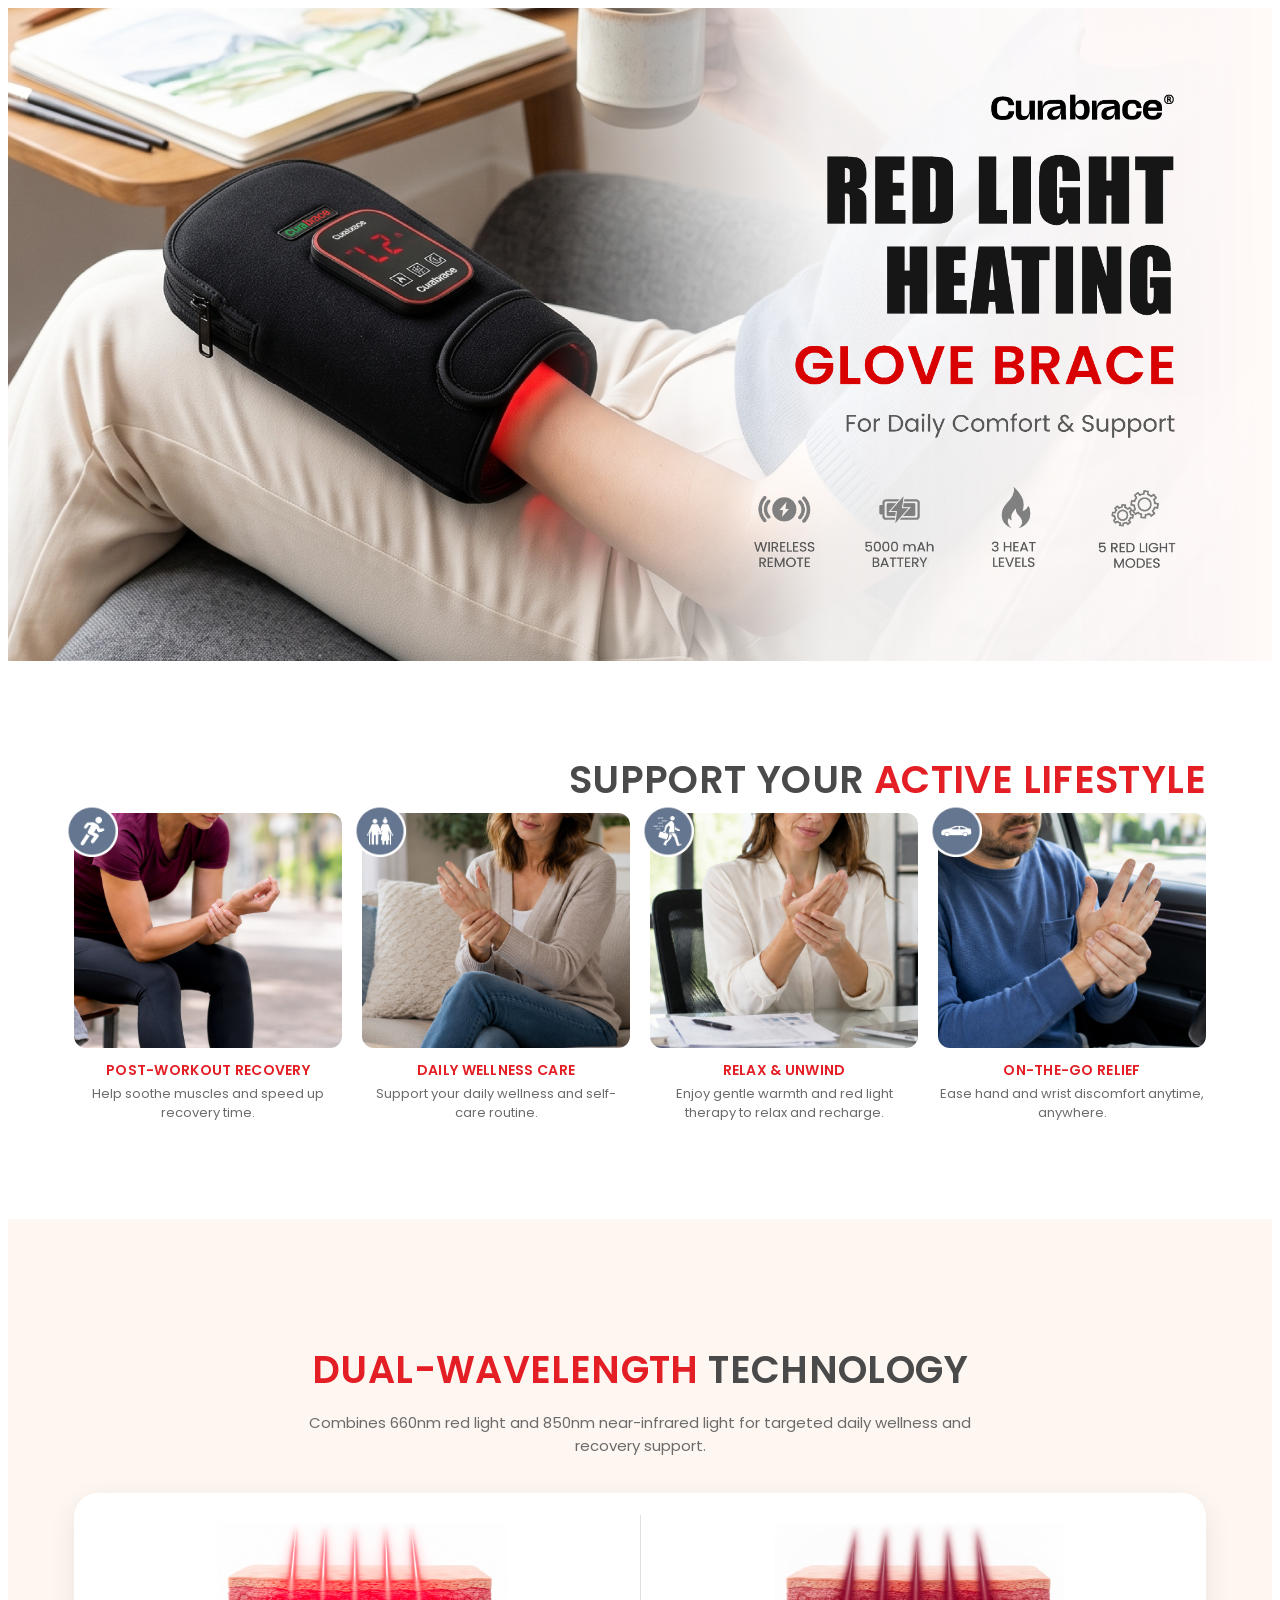
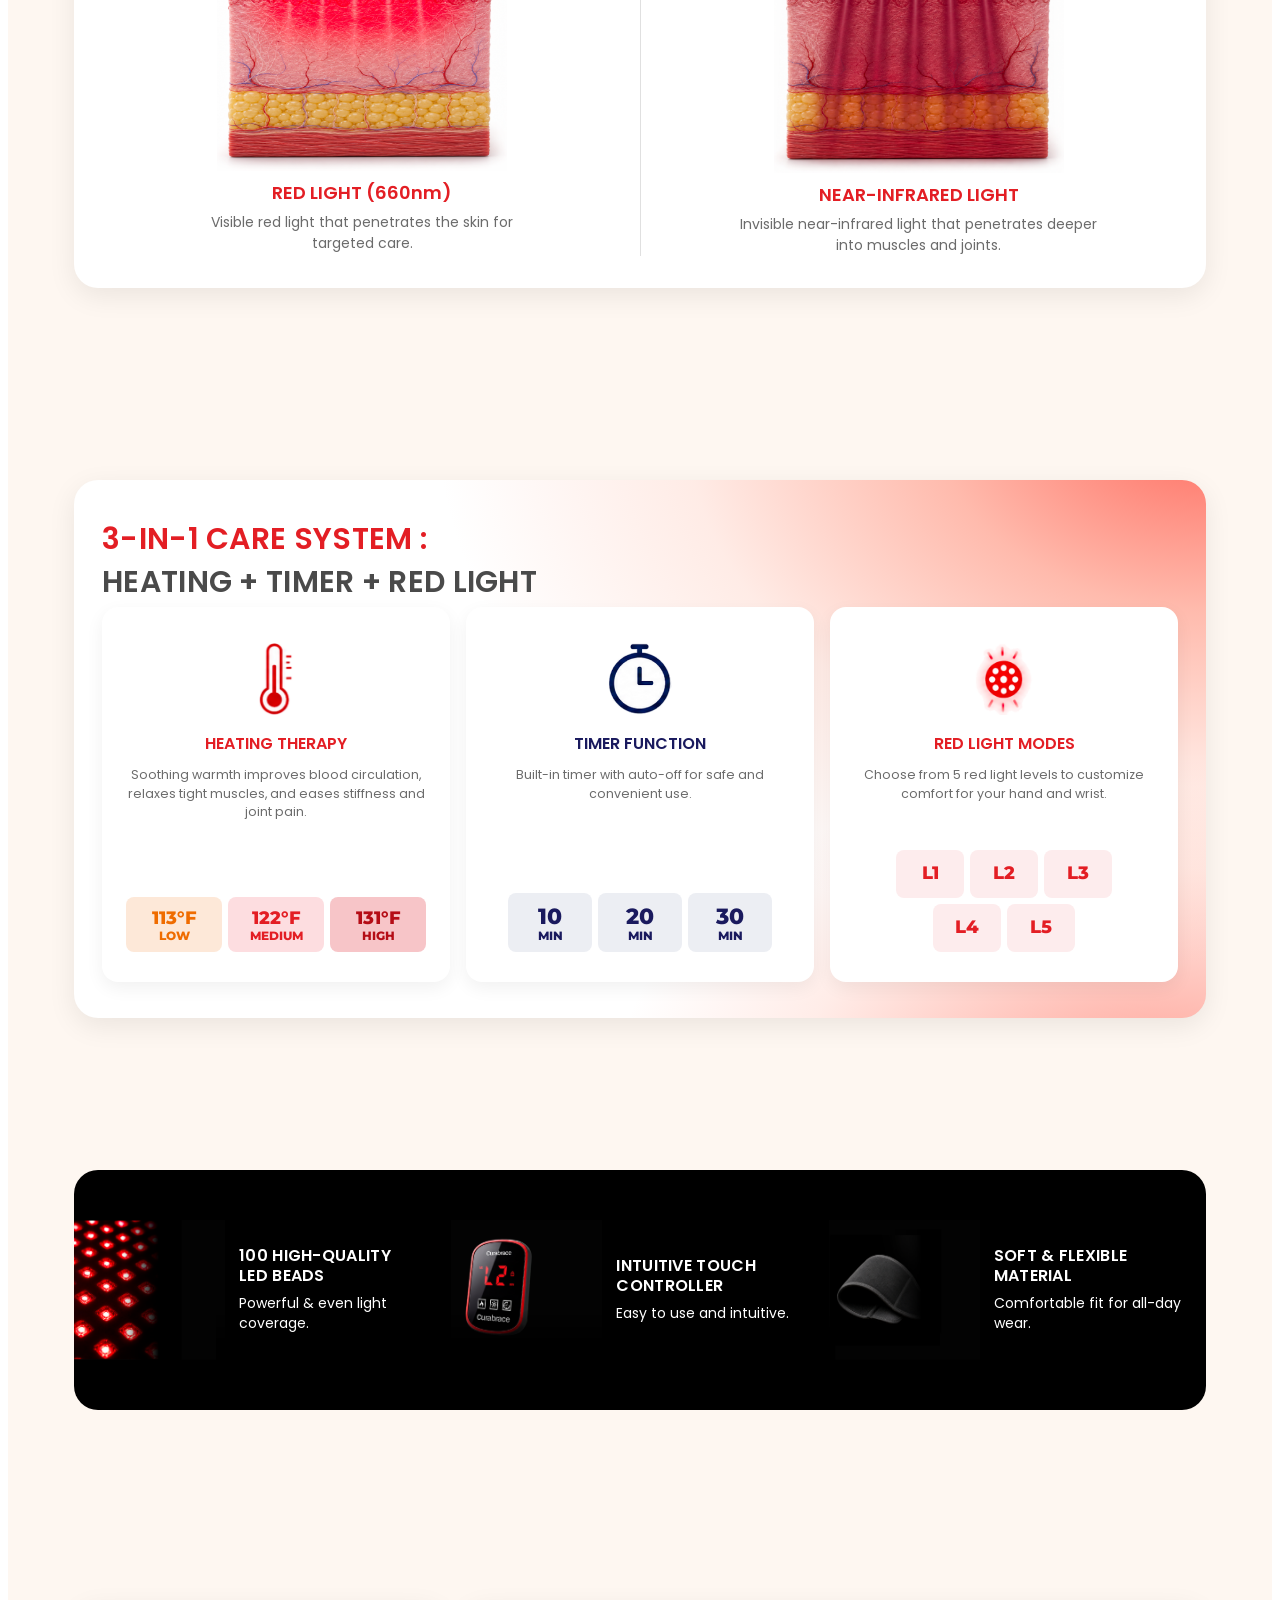
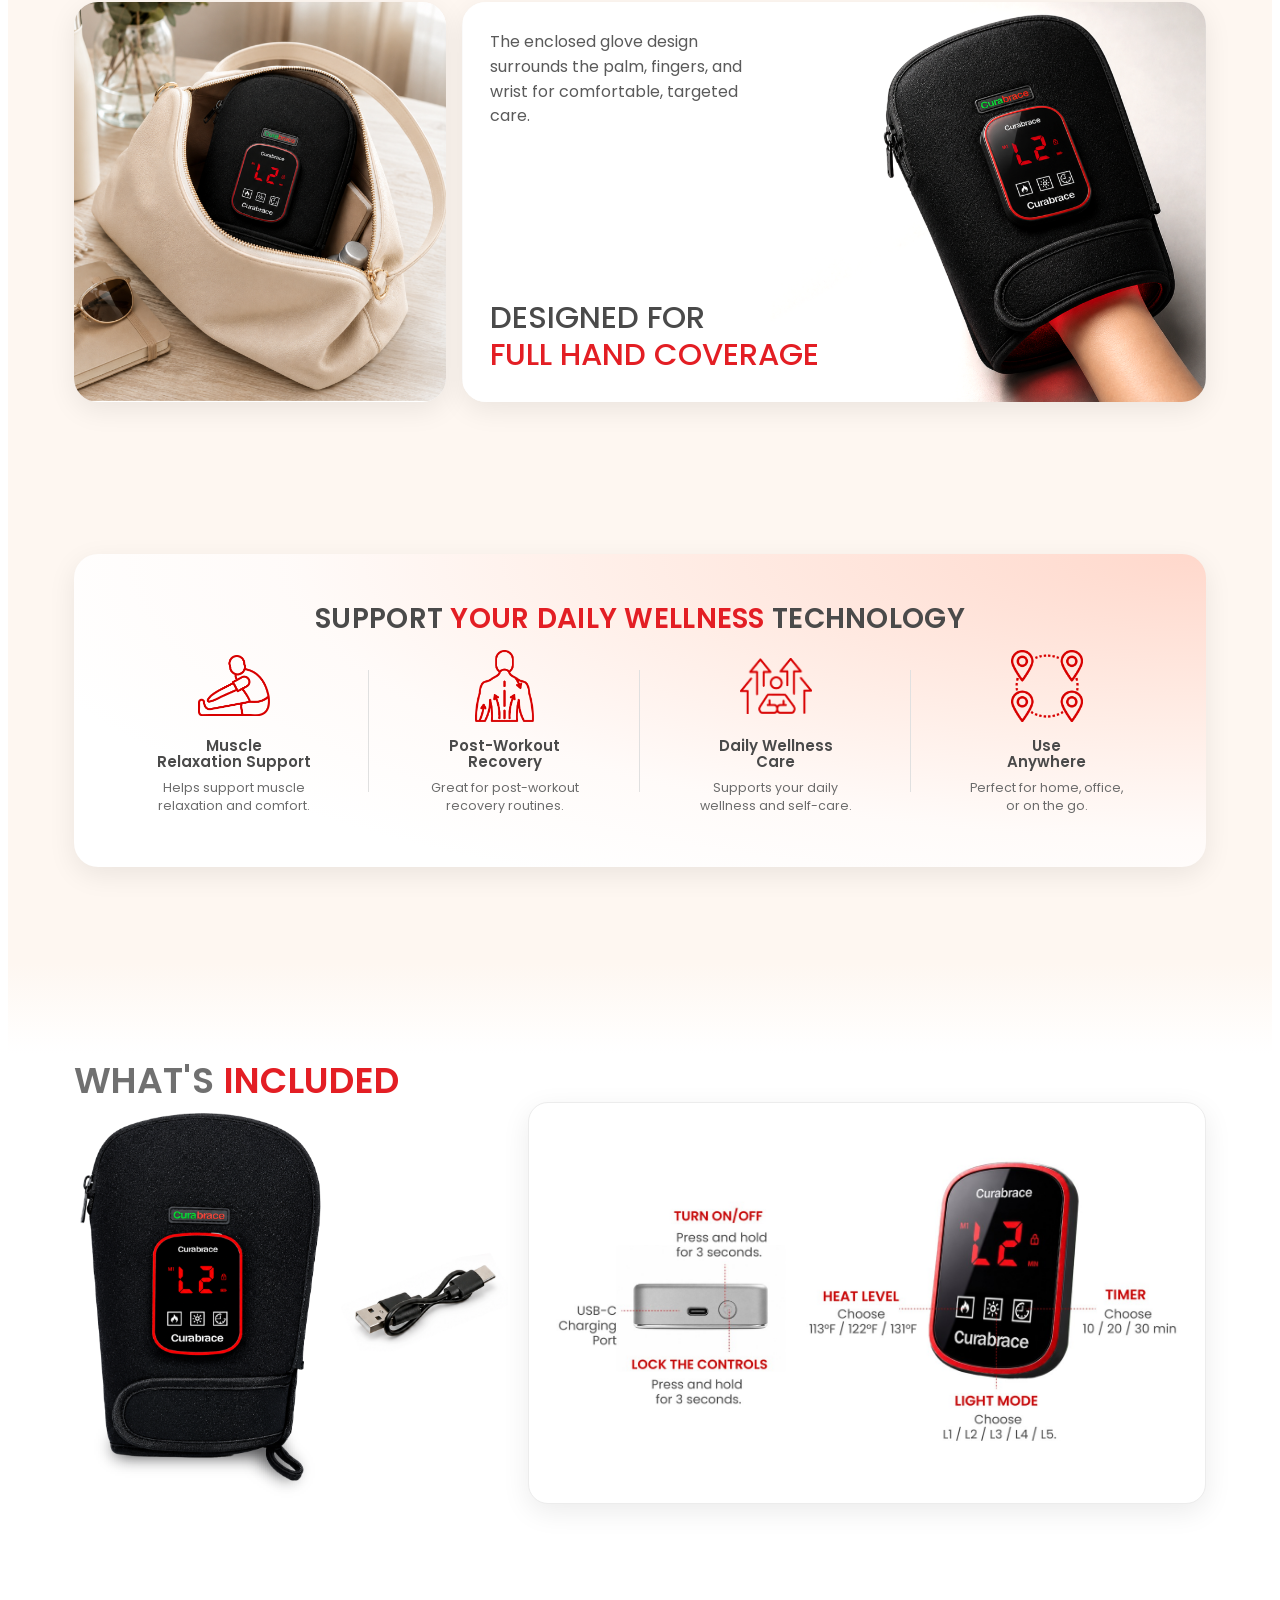
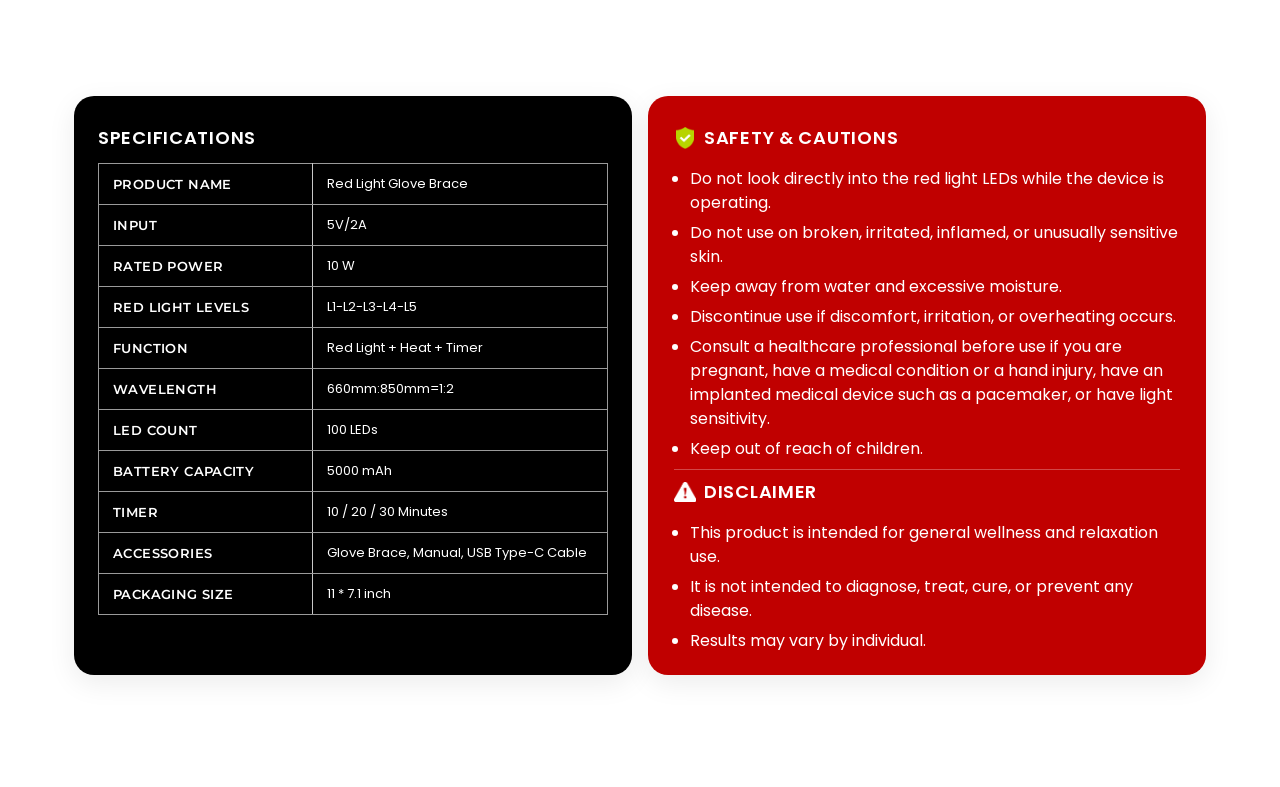
==== Glove/index.html @ 36af6378 "Show full feature-banner images instead of cropping them to fill the bar. Co-authored-by: Cursor <cu" ====
<!DOCTYPE html>
<html lang="en">
<head>
    <meta charset="UTF-8">
    <meta name="viewport" content="width=device-width, initial-scale=1.0">
    <title>Curabrace Red Light Heating Glove Brace</title>
    <link rel="stylesheet" href="style.css?v=19">
    <link rel="preconnect" href="https://fonts.googleapis.com">
    <link rel="preconnect" href="https://fonts.gstatic.com" crossorigin>
    <link href="https://fonts.googleapis.com/css2?family=Montserrat:wght@400;500;600;700;800&amp;family=Poppins:wght@400;500;600&amp;display=swap" rel="stylesheet">
</head>
<body>
    <div class="glove-page">

        <section class="glove-hero">
            <img src="Proof/1.glove_main.png" alt="Curabrace Red Light Heating Glove Brace for daily comfort and support">
        </section>

        <section class="glove-section">
            <div class="glove-container">
                <h2 class="glove-h glove-h-right">
                    SUPPORT YOUR <span>ACTIVE LIFESTYLE</span>
                </h2>
                <div class="glove-lifestyle">
                    <article>
                        <div class="glove-life-media">
                            <img class="glove-life-icon" src="Proof/2.glove_icon_workout.png" alt="">
                            <img src="Proof/6.glove_workout.png" alt="Post-workout recovery">
                        </div>
                        <h3>POST-WORKOUT RECOVERY</h3>
                        <p>Help soothe muscles and speed up recovery time.</p>
                    </article>
                    <article>
                        <div class="glove-life-media">
                            <img class="glove-life-icon" src="Proof/3.glove_icon_daily.png" alt="">
                            <img src="Proof/7.glove_daily.png" alt="Daily wellness care">
                        </div>
                        <h3>DAILY WELLNESS CARE</h3>
                        <p>Support your daily wellness and self-care routine.</p>
                    </article>
                    <article>
                        <div class="glove-life-media">
                            <img class="glove-life-icon" src="Proof/4.glove_icon_relax.png" alt="">
                            <img src="Proof/8.glove_relax.png" alt="Relax and unwind">
                        </div>
                        <h3>RELAX &amp; UNWIND</h3>
                        <p>Enjoy gentle warmth and red light therapy to relax and recharge.</p>
                    </article>
                    <article>
                        <div class="glove-life-media">
                            <img class="glove-life-icon" src="Proof/5.glove_icon_on-the-go.png" alt="">
                            <img src="Proof/9.glove_on-the-go.png" alt="On-the-go relief">
                        </div>
                        <h3>ON-THE-GO RELIEF</h3>
                        <p>Ease hand and wrist discomfort anytime, anywhere.</p>
                    </article>
                </div>
            </div>
        </section>

        <div class="glove-tail">
        <section class="glove-section glove-wave-section">
            <div class="glove-container">
                <h2 class="glove-h glove-h-center glove-h-dual">
                    <span>DUAL-WAVELENGTH</span> TECHNOLOGY
                </h2>
                <p class="glove-lead">
                    Combines 660nm red light and 850nm near-infrared light
                    for targeted daily wellness and recovery support.
                </p>
                <div class="glove-wave-card">
                    <div class="glove-wave-col">
                        <img src="assets/wave-red.png" alt="660nm red light penetrating the skin">
                        <h3>RED LIGHT (660nm)</h3>
                        <p>Visible red light that penetrates the skin for targeted care.</p>
                    </div>
                    <div class="glove-wave-col">
                        <img src="assets/wave-nir.png" alt="850nm near-infrared light reaching deeper tissue">
                        <h3>NEAR-INFRARED LIGHT</h3>
                        <p>Invisible near-infrared light that penetrates deeper into muscles and joints.</p>
                    </div>
                </div>
            </div>
        </section>

        <section class="glove-section">
            <div class="glove-container">
                <div class="glove-therapy-shell">
                    <h2 class="glove-h glove-h-left glove-h-therapy">
                        <span>3-IN-1 CARE SYSTEM :</span>
                        HEATING + TIMER + RED LIGHT
                    </h2>
                    <div class="glove-therapy">
                        <article>
                            <img class="glove-t-icon" src="Proof/11.glove_icon_heating.png" alt="">
                            <h3 class="red">HEATING THERAPY</h3>
                            <p>Soothing warmth improves blood circulation, relaxes tight muscles, and eases stiffness and joint pain.</p>
                            <div class="glove-pills heat">
                                <span class="low"><b>113&deg;F</b>LOW</span>
                                <span class="mid"><b>122&deg;F</b>MEDIUM</span>
                                <span class="high"><b>131&deg;F</b>HIGH</span>
                            </div>
                        </article>
                        <article>
                            <img class="glove-t-icon timer" src="Proof/12.glove_icon_timer.png" alt="">
                            <h3 class="navy">TIMER FUNCTION</h3>
                            <p>Built-in timer with auto-off for safe and convenient use.</p>
                            <div class="glove-pills timer">
                                <span><b>10</b>MIN</span>
                                <span><b>20</b>MIN</span>
                                <span><b>30</b>MIN</span>
                            </div>
                        </article>
                        <article>
                            <img class="glove-t-icon light" src="Proof/13.glove_icon_red-light.png" alt="">
                            <h3 class="red">RED LIGHT MODES</h3>
                            <p>Choose from 5 red light levels to customize comfort for your hand and wrist.</p>
                            <div class="glove-pills light">
                                <div class="row">
                                    <span>L1</span><span>L2</span><span>L3</span>
                                </div>
                                <div class="row">
                                    <span>L4</span><span>L5</span>
                                </div>
                            </div>
                        </article>
                    </div>
                </div>
            </div>
        </section>

        <section class="glove-section glove-section-tight">
            <div class="glove-container">
                <div class="glove-features">
                    <div class="glove-feat">
                        <img src="assets/feat-led.png" alt="100 high-quality LED beads">
                        <div class="glove-feat-txt">
                            <h3>100 HIGH-QUALITY<br>LED BEADS</h3>
                            <p>Powerful &amp; even light coverage.</p>
                        </div>
                    </div>
                    <div class="glove-feat">
                        <img src="assets/feat-remote.png" alt="Intuitive touch controller">
                        <div class="glove-feat-txt">
                            <h3>INTUITIVE TOUCH<br>CONTROLLER</h3>
                            <p>Easy to use and intuitive.</p>
                        </div>
                    </div>
                    <div class="glove-feat">
                        <img src="assets/feat-fabric.png" alt="Soft and flexible wrap material">
                        <div class="glove-feat-txt">
                            <h3>SOFT &amp; FLEXIBLE<br>MATERIAL</h3>
                            <p>Comfortable fit for all-day wear.</p>
                        </div>
                    </div>
                </div>
            </div>
        </section>

        <section class="glove-section">
            <div class="glove-container">
                <div class="glove-cover">
                    <article class="glove-cover-bag">
                        <img src="Proof/18.glove_in-the-bag.png" alt="Glove brace packed in a travel bag">
                    </article>
                    <article class="glove-cover-main">
                        <img src="Proof/19.glove_coverage.png" alt="Red light coverage on the hand and wrist">
                        <div class="glove-cover-copy">
                            <p class="glove-cover-lead">The enclosed glove design surrounds the palm, fingers, and wrist for comfortable, targeted care.</p>
                            <h2 class="glove-cover-title">DESIGNED FOR<br><span>FULL HAND COVERAGE</span></h2>
                        </div>
                    </article>
                </div>
            </div>
        </section>

        <section class="glove-section glove-section-tight">
            <div class="glove-container">
                <div class="glove-wellness">
                    <h2 class="glove-h glove-h-center glove-h-well">
                        SUPPORT <span>YOUR DAILY WELLNESS</span> TECHNOLOGY
                    </h2>
                    <div class="glove-benefits">
                        <article>
                            <img src="Proof/20.glove_icon_muscle.png" alt="">
                            <h3>Muscle<br>Relaxation Support</h3>
                            <p>Helps support muscle<br>relaxation and comfort.</p>
                        </article>
                        <article>
                            <img src="Proof/21.glove_icon_recovery.png" alt="">
                            <h3>Post-Workout<br>Recovery</h3>
                            <p>Great for post-workout<br>recovery routines.</p>
                        </article>
                        <article>
                            <img src="Proof/22.Artboard-19.png" alt="">
                            <h3>Daily Wellness<br>Care</h3>
                            <p>Supports your daily<br>wellness and self-care.</p>
                        </article>
                        <article>
                            <img src="Proof/23.glove_icon_anywhere.png" alt="">
                            <h3>Use<br>Anywhere</h3>
                            <p>Perfect for home, office,<br>or on the go.</p>
                        </article>
                    </div>
                </div>
            </div>
        </section>

        <section class="glove-section">
            <div class="glove-container">
                <h2 class="glove-h glove-h-left glove-h-included">
                    WHAT'S <span>INCLUDED</span>
                </h2>
                <div class="glove-included">
                    <div class="glove-included-product">
                        <img src="Proof/24.glove_included.png" alt="Glove brace and USB-C charging cable">
                    </div>
                    <div class="glove-diagram">
                        <img src="assets/remote-diagram.jpg" alt="Touch controller functions: charging, power, lock, heat, light, and timer">
                    </div>
                </div>
            </div>
        </section>

        <section class="glove-section glove-section-last">
            <div class="glove-container">
                <div class="glove-spec-grid">
                    <div class="glove-specs">
                        <h3>SPECIFICATIONS</h3>
                        <table>
                            <tr><th>PRODUCT NAME</th><td>Red Light Glove Brace</td></tr>
                            <tr><th>INPUT</th><td>5V/2A</td></tr>
                            <tr><th>RATED POWER</th><td>10 W</td></tr>
                            <tr><th>RED LIGHT LEVELS</th><td>L1-L2-L3-L4-L5</td></tr>
                            <tr><th>FUNCTION</th><td>Red Light + Heat + Timer</td></tr>
                            <tr><th>WAVELENGTH</th><td>660mm:850mm=1:2</td></tr>
                            <tr><th>LED COUNT</th><td>100 LEDs</td></tr>
                            <tr><th>BATTERY CAPACITY</th><td>5000 mAh</td></tr>
                            <tr><th>TIMER</th><td>10 / 20 / 30 Minutes</td></tr>
                            <tr><th>ACCESSORIES</th><td>Glove Brace, Manual, USB Type-C Cable</td></tr>
                            <tr><th>PACKAGING SIZE</th><td>11 * 7.1 inch</td></tr>
                        </table>
                    </div>
                    <div class="glove-safety">
                        <div class="glove-safety-head">
                            <img src="Proof/27.glove_icon_safety.png" alt="">
                            <h3>SAFETY &amp; CAUTIONS</h3>
                        </div>
                        <ul>
                            <li>Do not look directly into the red light LEDs while the device is operating.</li>
                            <li>Do not use on broken, irritated, inflamed, or unusually sensitive skin.</li>
                            <li>Keep away from water and excessive moisture.</li>
                            <li>Discontinue use if discomfort, irritation, or overheating occurs.</li>
                            <li>Consult a healthcare professional before use if you are pregnant, have a medical condition or a hand injury, have an implanted medical device such as a pacemaker, or have light sensitivity.</li>
                            <li>Keep out of reach of children.</li>
                        </ul>
                        <div class="glove-disclaimer">
                            <div class="glove-safety-head">
                                <img src="Proof/28.glove_icon_disclaimer.png" alt="">
                                <h3>DISCLAIMER</h3>
                            </div>
                            <ul>
                                <li>This product is intended for general wellness and relaxation use.</li>
                                <li>It is not intended to diagnose, treat, cure, or prevent any disease.</li>
                                <li>Results may vary by individual.</li>
                            </ul>
                        </div>
                    </div>
                </div>
            </div>
        </section>
        </div>

    </div>
</body>
</html>
---- Glove/style.css ----
:root {
    --red: #e31e24;
    --red-deep: #c10000;
    --navy: #1a1a5e;
    --charcoal: #4a4a4a;
    --muted: #6b6b6b;
    --line: #e6e6e6;
    --pink: #fff0ef;
    --peach: #ffdada;
    --radius: 24px;
    --radius-sm: 16px;
    --max: 1180px;
    --shadow: 0 8px 28px rgba(0, 0, 0, 0.08);
    --font: 'Montserrat', sans-serif;
    --body: 'Poppins', sans-serif;
}

.glove-page {
    width: 100%;
    max-width: 100%;
    min-width: 0;
    margin: 0;
    padding: 0;
    background: #fff;
    color: var(--charcoal);
    font-family: var(--body);
    overflow-x: hidden;
    box-sizing: border-box;
    container-type: inline-size;
    container-name: glove;
    -webkit-text-size-adjust: 100%;
    text-size-adjust: 100%;
}

.glove-page *,
.glove-page *::before,
.glove-page *::after { box-sizing: border-box; }

.glove-page img { display: block; max-width: 100%; height: auto; }
.glove-page h2,
.glove-page h3,
.glove-page p { margin: 0; }
.glove-page h2,
.glove-page h3 { font-family: var(--body); }

.glove-container {
    width: 100%;
    max-width: var(--max);
    min-width: 0;
    margin: 0 auto;
    padding: 0 24px;
}

.glove-section { padding: 96px 0 96px; }
.glove-section-tight { padding-top: 56px; }
.glove-section-last { padding-bottom: 104px; background: #fff; }

/* headings */
.glove-h {
    font-weight: 600;
    letter-spacing: 0.01em;
    line-height: 1.2;
    color: var(--charcoal);
}
.glove-h-center { text-align: center; }
.glove-h-left { text-align: left; }
.glove-h-right { text-align: right; }
.glove-h span { color: var(--red); }

.glove-h-center:not(.glove-h-dual):not(.glove-h-well),
.glove-h-right {
    font-size: clamp(26px, 3vw, 40px);
    margin: 0 0 72px;
}

.glove-page p.glove-lead,
.glove-lead {
    display: block;
    width: 100%;
    max-width: 720px;
    margin: 18px auto 36px;
    font-size: 15px;
    line-height: 1.55;
    color: var(--muted);
    font-weight: 400;
    text-align: center !important;
}

/* hero */
.glove-hero { width: 100%; overflow: hidden; }
.glove-hero img { width: 100%; }

/* lifestyle */
.glove-lifestyle {
    display: grid;
    grid-template-columns: repeat(4, 1fr);
    gap: 20px;
}
.glove-lifestyle article { padding-top: 10px; text-align: center; }
.glove-lifestyle h3 {
    color: var(--red);
    font-size: 14px;
    font-weight: 600;
    margin: 14px 0 6px;
    letter-spacing: 0.02em;
    line-height: 1.15;
    text-align: center;
}
.glove-lifestyle p {
    color: var(--muted);
    font-size: 13px;
    line-height: 1.5;
    text-align: center;
}
.glove-life-media { position: relative; }
.glove-life-media img:not(.glove-life-icon) {
    width: 100%;
    aspect-ratio: 792 / 693;
    object-fit: cover;
    border-radius: 12px;
}
.glove-life-icon {
    position: absolute;
    top: -8px;
    left: -8px;
    width: 52px;
    height: 52px;
    z-index: 1;
}

.glove-tail {
    background: #fef7f1;
}
.glove-section:has(.glove-h-included) {
    background: linear-gradient(to bottom, #fef7f1 0%, #ffffff 90px, #ffffff 100%);
}

/* dual wavelength */
.glove-wave-section {
    background: transparent;
    padding-top: 128px;
}
.glove-h-dual {
    font-size: clamp(26px, 3vw, 38px);
    margin: 0;
}
.glove-h-dual span { color: var(--red); }
.glove-h-dual { color: var(--charcoal); }

.glove-wave-card {
    display: flex;
    flex-direction: row;
    align-items: stretch;
    background: #fff;
    border-radius: var(--radius);
    box-shadow: var(--shadow);
    padding: 22px 10px 32px;
    min-width: 0;
    width: 100%;
}
.glove-wave-col {
    flex: 1 1 0;
    min-width: 0;
    max-width: 50%;
    text-align: center;
    padding: 0 18px;
}
.glove-wave-col + .glove-wave-col {
    border-left: 1px solid #e0e0e0;
}
.glove-wave-col img {
    width: min(58%, 290px);
    max-width: 100%;
    height: auto;
    margin: 8px auto;
    display: block;
    border: 0;
    object-fit: contain;
}
.glove-wave-col h3 {
    color: var(--red);
    font-size: 18px;
    font-weight: 600;
    margin: 0 0 6px;
    white-space: normal;
    overflow-wrap: break-word;
}
.glove-wave-col p {
    color: var(--muted);
    font-size: 14px;
    line-height: 1.5;
    max-width: 360px;
    margin: 0 auto;
    text-align: center !important;
}

/* 3-in-1 */
.glove-therapy-shell {
    background:
        radial-gradient(ellipse 100% 150% at 100% -12%, rgba(255, 70, 55, 0.82) 0%, rgba(255, 130, 105, 0.55) 24%, rgba(255, 185, 165, 0.28) 46%, transparent 68%),
        radial-gradient(ellipse 80% 100% at 96% 112%, rgba(255, 95, 75, 0.58) 0%, rgba(255, 170, 150, 0.22) 40%, transparent 60%),
        #fff;
    border-radius: var(--radius);
    box-shadow: var(--shadow);
    padding: 42px 28px 36px;
}
.glove-h-therapy {
    font-size: clamp(22px, 2.4vw, 30px);
    margin: 0 0 72px;
    padding-bottom: 8px;
    display: flex;
    flex-direction: column;
    gap: 8px;
    line-height: 1.15;
}
.glove-h-therapy span { color: var(--red); }
.glove-h-therapy { color: var(--charcoal); }

.glove-therapy {
    display: grid;
    grid-template-columns: repeat(3, 1fr);
    gap: 16px;
}
.glove-therapy article {
    background: #fff;
    border-radius: var(--radius-sm);
    box-shadow: 0 6px 18px rgba(0, 0, 0, 0.06);
    padding: 36px 20px 30px;
    text-align: center;
    display: flex;
    flex-direction: column;
    align-items: center;
}
.glove-page .glove-t-icon {
    height: 72px !important;
    width: 72px !important;
    max-width: 72px;
    max-height: 72px;
    object-fit: contain;
    object-position: center;
    margin: 0 0 16px;
    flex-shrink: 0;
    display: block;
}
.glove-therapy h3 {
    font-size: 16px;
    font-weight: 600;
    margin-bottom: 10px;
}
.glove-therapy h3.red { color: var(--red); }
.glove-therapy h3.navy { color: var(--navy); }
.glove-therapy p {
    color: var(--muted);
    font-size: 12.5px;
    line-height: 1.45;
    min-height: 68px;
}

.glove-pills {
    display: flex;
    justify-content: center;
    gap: 6px;
    margin-top: auto;
    padding-top: 16px;
    flex-wrap: wrap;
}
.glove-pills span {
    display: flex;
    flex-direction: column;
    align-items: center;
    justify-content: center;
    min-width: 96px;
    padding: 12px 16px 10px;
    border-radius: 8px;
    font-family: var(--font);
    font-weight: 800;
    line-height: 1.1;
    font-size: 12px;
}
.glove-pills span b {
    font-size: 18px;
    font-weight: 800;
}
.glove-pills.heat .low { background: #fde8d8; color: #ef6c00; }
.glove-pills.heat .mid { background: #fddde0; color: var(--red); }
.glove-pills.heat .high { background: #f7c5c8; color: #b50d16; }
.glove-pills.timer span {
    background: #eceef3;
    color: var(--navy);
    min-width: 84px;
}
.glove-pills.timer span b { font-size: 22px; }
.glove-pills.light {
    flex-direction: column;
    align-items: center;
    gap: 6px;
}
.glove-pills.light .row { display: flex; gap: 6px; }
.glove-pills.light span {
    background: #fdeced;
    color: var(--red);
    min-width: 68px;
    font-size: 18px;
    padding: 14px 16px;
}

/* features banner */
.glove-features {
    background: #000;
    border-radius: var(--radius);
    padding: 0 !important;
    display: flex;
    justify-content: space-between;
    gap: 0;
    align-items: stretch;
    overflow: hidden;
    color: #fff;
}
.glove-feat {
    display: flex;
    align-items: stretch;
    gap: 14px;
    flex: 1 1 0;
    min-width: 0;
    min-height: 240px;
}
.glove-page .glove-feat img,
.glove-page .glove-feat:first-child img {
    width: auto !important;
    max-width: 40%;
    height: 240px !important;
    max-height: 240px;
    object-fit: contain !important;
    object-position: left center;
    flex-shrink: 0;
    align-self: stretch;
    display: block;
}


.glove-feat-txt {
    color: #fff;
    flex: 1 1 auto;
    min-width: 0;
    align-self: center;
    padding-right: 6px;
}
.glove-feat-txt h3 {
    font-size: 16px;
    font-weight: 600;
    letter-spacing: 0.02em;
    line-height: 1.25;
    margin: 0 0 8px;
    color: #fff !important;
    white-space: nowrap;
    overflow-wrap: normal;
    word-break: normal;
    hyphens: none;
}
.glove-feat-txt p {
    font-size: 14px;
    font-weight: 400;
    color: #fff !important;
    line-height: 1.4;
}

/* coverage */
.glove-cover {
    display: grid;
    grid-template-columns: 0.86fr 1.72fr;
    gap: 16px;
    align-items: stretch;
}
.glove-cover-main,
.glove-cover-bag {
    margin: 0;
    background: #fff;
    border-radius: var(--radius);
    box-shadow: var(--shadow);
    overflow: hidden;
    position: relative;
    min-height: 400px;
}
.glove-cover-main img,
.glove-cover-bag img {
    position: absolute;
    inset: 0;
    width: 100%;
    height: 100%;
    object-fit: cover;
}
.glove-cover-main img {
    object-position: right center;
}
.glove-cover-bag img {
    object-position: center;
}
.glove-cover-copy {
    position: absolute;
    top: 28px;
    left: 28px;
    bottom: 28px;
    right: 46%;
    display: flex;
    flex-direction: column;
    justify-content: space-between;
    text-align: left;
}
.glove-cover-lead {
    margin: 0;
    max-width: 280px;
    font-size: 16px;
    font-weight: 400;
    line-height: 1.55;
    color: #5a5a5a;
    background: none;
}
.glove-cover-title {
    margin: 0;
    font-size: clamp(22px, 2.4vw, 32px);
    font-weight: 500;
    color: var(--charcoal);
    line-height: 1.2;
}
.glove-cover-title span { color: var(--red); white-space: nowrap; }

/* wellness */
.glove-wellness {
    background:
        radial-gradient(ellipse 140% 155% at 100% 0%, rgba(255, 192, 172, 0.62) 0%, rgba(255, 210, 192, 0.38) 36%, rgba(255, 228, 216, 0.16) 58%, transparent 78%),
        #ffffff;
    border-radius: var(--radius);
    box-shadow: var(--shadow);
    padding: 48px 24px 40px;
}
.glove-h-well {
    font-size: clamp(20px, 2.3vw, 28px);
    margin: 0 0 56px;
    color: var(--charcoal);
}
.glove-h-well span {
    color: var(--red);
}
.glove-benefits {
    display: grid;
    grid-template-columns: repeat(4, 1fr);
}
.glove-benefits article {
    text-align: center;
    padding: 14px 18px 12px;
    position: relative;
}
.glove-benefits article:not(:last-child)::after {
    content: "";
    position: absolute;
    right: 0;
    top: 18%;
    bottom: 18%;
    width: 1px;
    background: #e0e0e0;
}
.glove-benefits img {
    width: 72px;
    height: 72px;
    object-fit: contain;
    margin: 0 auto 16px;
}
.glove-benefits h3 {
    font-size: 15px;
    font-weight: 600;
    color: var(--charcoal);
    line-height: 1.1;
    margin-bottom: 8px;
}
.glove-benefits p {
    color: var(--muted);
    font-size: 12.5px;
    line-height: 1.45;
}

/* what's included */
.glove-h-included {
    font-size: clamp(26px, 3vw, 36px);
    margin: 0 0 26px;
    color: #707070;
    font-weight: 600;
    font-family: var(--body);
}
.glove-h-included span {
    color: var(--red);
    font-weight: 600;
}
.glove-included {
    display: grid;
    grid-template-columns: 0.82fr 1.28fr;
    gap: 20px;
    align-items: center;
}
.glove-included-product img { width: 100%; }

.glove-diagram {
    border: 1px solid #ececec;
    border-radius: 20px;
    padding: 18px 16px;
    background: #fff;
    box-shadow: var(--shadow);
}
.glove-diagram img {
    width: 100%;
    height: auto;
    display: block;
}
.callout {
    font-size: 12px;
    line-height: 1.3;
}
.callout strong {
    display: block;
    color: var(--red);
    font-family: var(--font);
    font-weight: 800;
    font-size: 12px;
    letter-spacing: 0.02em;
}
.callout span {
    display: block;
    color: #707070;
    font-size: 11px;
    margin-top: 2px;
}
.glove-diag-side {
    display: flex;
    flex-direction: column;
    gap: 10px;
    justify-content: center;
}
.glove-diag-side img {
    width: 100%;
    max-width: 220px;
    margin: 4px 0;
}
.glove-diag-front {
    display: flex;
    flex-direction: column;
    gap: 10px;
    align-items: flex-start;
}
.glove-diag-front-row {
    display: grid;
    grid-template-columns: 1fr 0.85fr;
    gap: 10px;
    align-items: center;
    width: 100%;
}
.glove-diag-front img {
    width: 100%;
    max-width: 150px;
    background: #111;
    border-radius: 18px;
    padding: 8px;
}

/* specs */
.glove-spec-grid {
    display: grid;
    grid-template-columns: 1fr 1fr;
    gap: 16px;
    align-items: stretch;
    width: 100%;
}
.glove-specs,
.glove-safety {
    border-radius: 20px;
    box-shadow: var(--shadow);
    overflow: hidden;
    min-width: 0;
}
.glove-specs {
    background: #000;
    color: #fff;
    padding: 28px 24px 20px;
}
.glove-specs h3 {
    font-size: 18px;
    font-weight: 600;
    letter-spacing: 0.04em;
    margin: 0 0 12px;
    color: #fff !important;
    font-family: var(--body);
}
.glove-specs table {
    width: 100%;
    border-collapse: collapse !important;
    border: 1px solid #9a9a9a !important;
}
.glove-specs th,
.glove-specs td {
    padding: 10px 14px;
    text-align: left;
    font-size: 13px;
    border: 1px solid #9a9a9a !important;
    vertical-align: middle;
    color: #fff !important;
}
.glove-specs th {
    width: 42%;
    font-family: var(--font);
    font-weight: 600;
    letter-spacing: 0.03em;
    color: #fff !important;
    border-right: 1px solid #c8c8c8 !important;
}
.glove-specs td {
    color: #fff !important;
    font-weight: 400;
}

.glove-safety {
    background: #c00000;
    color: #fff;
    padding: 28px 26px 22px;
    display: flex;
    flex-direction: column;
    justify-content: space-between;
    gap: 0;
}
.glove-safety-head {
    display: flex;
    align-items: center;
    gap: 8px;
    margin-bottom: 16px;
    flex-shrink: 0;
}
.glove-safety-head img {
    width: 22px;
    height: 22px;
    object-fit: contain;
}
.glove-safety h3 {
    font-size: 18px;
    font-weight: 600;
    letter-spacing: 0.04em;
    font-family: var(--body);
    color: #fff !important;
}
.glove-safety ul {
    margin: 0;
    padding-left: 16px;
    list-style: disc;
    flex: 1;
    display: flex;
    flex-direction: column;
    justify-content: space-between;
    gap: 6px;
}
.glove-safety li {
    font-size: 16px;
    line-height: 1.5;
    margin: 0;
}
.glove-safety li::marker { color: #fff; }
.glove-disclaimer {
    margin-top: 8px;
    padding-top: 8px;
    border-top: 1px solid rgba(255,255,255,0.28);
    flex: 0.72;
    display: flex;
    flex-direction: column;
}
.glove-disclaimer ul {
    flex: 1;
    justify-content: space-between;
}

@container glove (max-width: 1024px) {
    .glove-section { padding: 72px 0 48px; }
    .glove-section-tight { padding-top: 36px; }
    .glove-section-last { padding-bottom: 72px; }
    .glove-wave-section { padding-top: 80px; }

    .glove-h-right { text-align: left; }

    .glove-lifestyle,
    .glove-therapy,
    .glove-benefits { grid-template-columns: repeat(2, 1fr); }
    .glove-features,
    .glove-cover,
    .glove-included,
    .glove-spec-grid { grid-template-columns: 1fr; }
    .glove-wave-card {
        flex-direction: column;
        padding: 20px 16px 24px;
    }
    .glove-wave-col { max-width: 100%; }
    .glove-wave-col + .glove-wave-col {
        border-left: 0;
        border-top: 1px solid #e0e0e0;
        padding-top: 24px;
        margin-top: 12px;
    }
    .glove-wave-col img { width: 70%; max-width: 260px; }

    .glove-therapy p { min-height: 0; }

    .glove-features {
        display: flex;
        flex-direction: column;
        align-items: stretch;
        padding: 8px 14px;
        gap: 8px;
        min-height: 0;
    }
    .glove-feat { gap: 10px; padding: 0; }
    .glove-page .glove-feat img,
    .glove-page .glove-feat:first-child img {
        width: 72px !important;
        height: 72px !important;
        max-width: 72px;
        max-height: 72px;
        object-fit: contain !important;
    }

    .glove-cover-main,
    .glove-cover-bag { min-height: 0; }
    .glove-cover-main img,
    .glove-cover-bag img {
        position: relative;
        inset: auto;
        width: 100%;
        height: 280px;
        object-fit: cover;
    }
    .glove-cover-copy {
        position: relative;
        left: auto;
        right: auto;
        top: auto;
        bottom: auto;
        padding: 18px 20px 22px;
        text-align: left;
        justify-content: flex-start;
        gap: 14px;
    }
    .glove-cover-lead { max-width: none; }
    .glove-cover-title span { white-space: normal; }

    .glove-benefits article:nth-child(2)::after { display: none; }
    .glove-safety { justify-content: flex-start; }
    .glove-safety ul,
    .glove-disclaimer { flex: none; }
}

@container glove (max-width: 700px) {
    .glove-section { padding: 48px 0 36px; }
    .glove-section-tight { padding-top: 24px; }
    .glove-section-last { padding-bottom: 56px; }
    .glove-container { padding: 0 16px; }
    .glove-wave-section { padding-top: 56px; }

    .glove-h-right,
    .glove-h-left,
    .glove-h-center:not(.glove-h-dual):not(.glove-h-well),
    .glove-h-dual,
    .glove-h-included {
        font-size: 22px;
        margin-bottom: 32px;
    }
    .glove-h-therapy { font-size: 20px; margin-bottom: 32px; }
    .glove-h-well { font-size: 18px; margin-bottom: 36px; }
    .glove-page p.glove-lead { font-size: 14px; margin: 12px auto 24px; }

    .glove-lifestyle { gap: 14px; }
    .glove-life-icon { width: 40px; height: 40px; top: -4px; left: -4px; }
    .glove-lifestyle h3 { font-size: 12px; }

    .glove-therapy { grid-template-columns: 1fr; }
    .glove-therapy-shell { padding: 22px 14px 18px; }
    .glove-therapy article { padding: 24px 16px 20px; }
    .glove-pills span { min-width: 70px; }

    .glove-features {
        padding: 8px 12px;
        border-radius: 18px;
        gap: 4px;
    }
    .glove-feat { gap: 10px; }
    .glove-feat-txt { padding-right: 0; }
    .glove-feat-txt h3 { font-size: 13px; margin: 0 0 4px; }
    .glove-feat-txt p { font-size: 12px; }
    .glove-page .glove-feat img,
    .glove-page .glove-feat:first-child img {
        width: 72px !important;
        height: 72px !important;
        max-width: 72px;
        max-height: 72px;
        object-fit: contain !important;
    }

    .glove-cover-main img,
    .glove-cover-bag img { height: 220px; }
    .glove-cover-copy { padding: 16px 16px 18px; }
    .glove-cover-lead { font-size: 14px; }
    .glove-cover-title { font-size: 20px; }

    .glove-wellness { padding: 28px 14px 22px; }
    .glove-benefits { gap: 8px 0; }
    .glove-benefits article { padding: 12px 10px; }
    .glove-benefits article::after { display: none; }
    .glove-benefits img { width: 56px; height: 56px; margin-bottom: 10px; }
    .glove-benefits h3 { font-size: 13px; }
    .glove-benefits p { font-size: 12px; }

    .glove-specs,
    .glove-safety { padding: 20px 16px 16px; border-radius: 16px; }
    .glove-specs h3,
    .glove-safety h3 { font-size: 16px; }
    .glove-specs th,
    .glove-specs td {
        padding: 8px 10px;
        font-size: 12px;
        word-break: break-word;
    }
    .glove-safety li { font-size: 13px; line-height: 1.45; }

    .glove-diag-front-row { grid-template-columns: 1fr; }
}

@container glove (max-width: 480px) {
    .glove-h-right { text-align: left; }
    .glove-cover-copy { text-align: left; }
    .glove-cover-lead { margin-left: 0; }
}
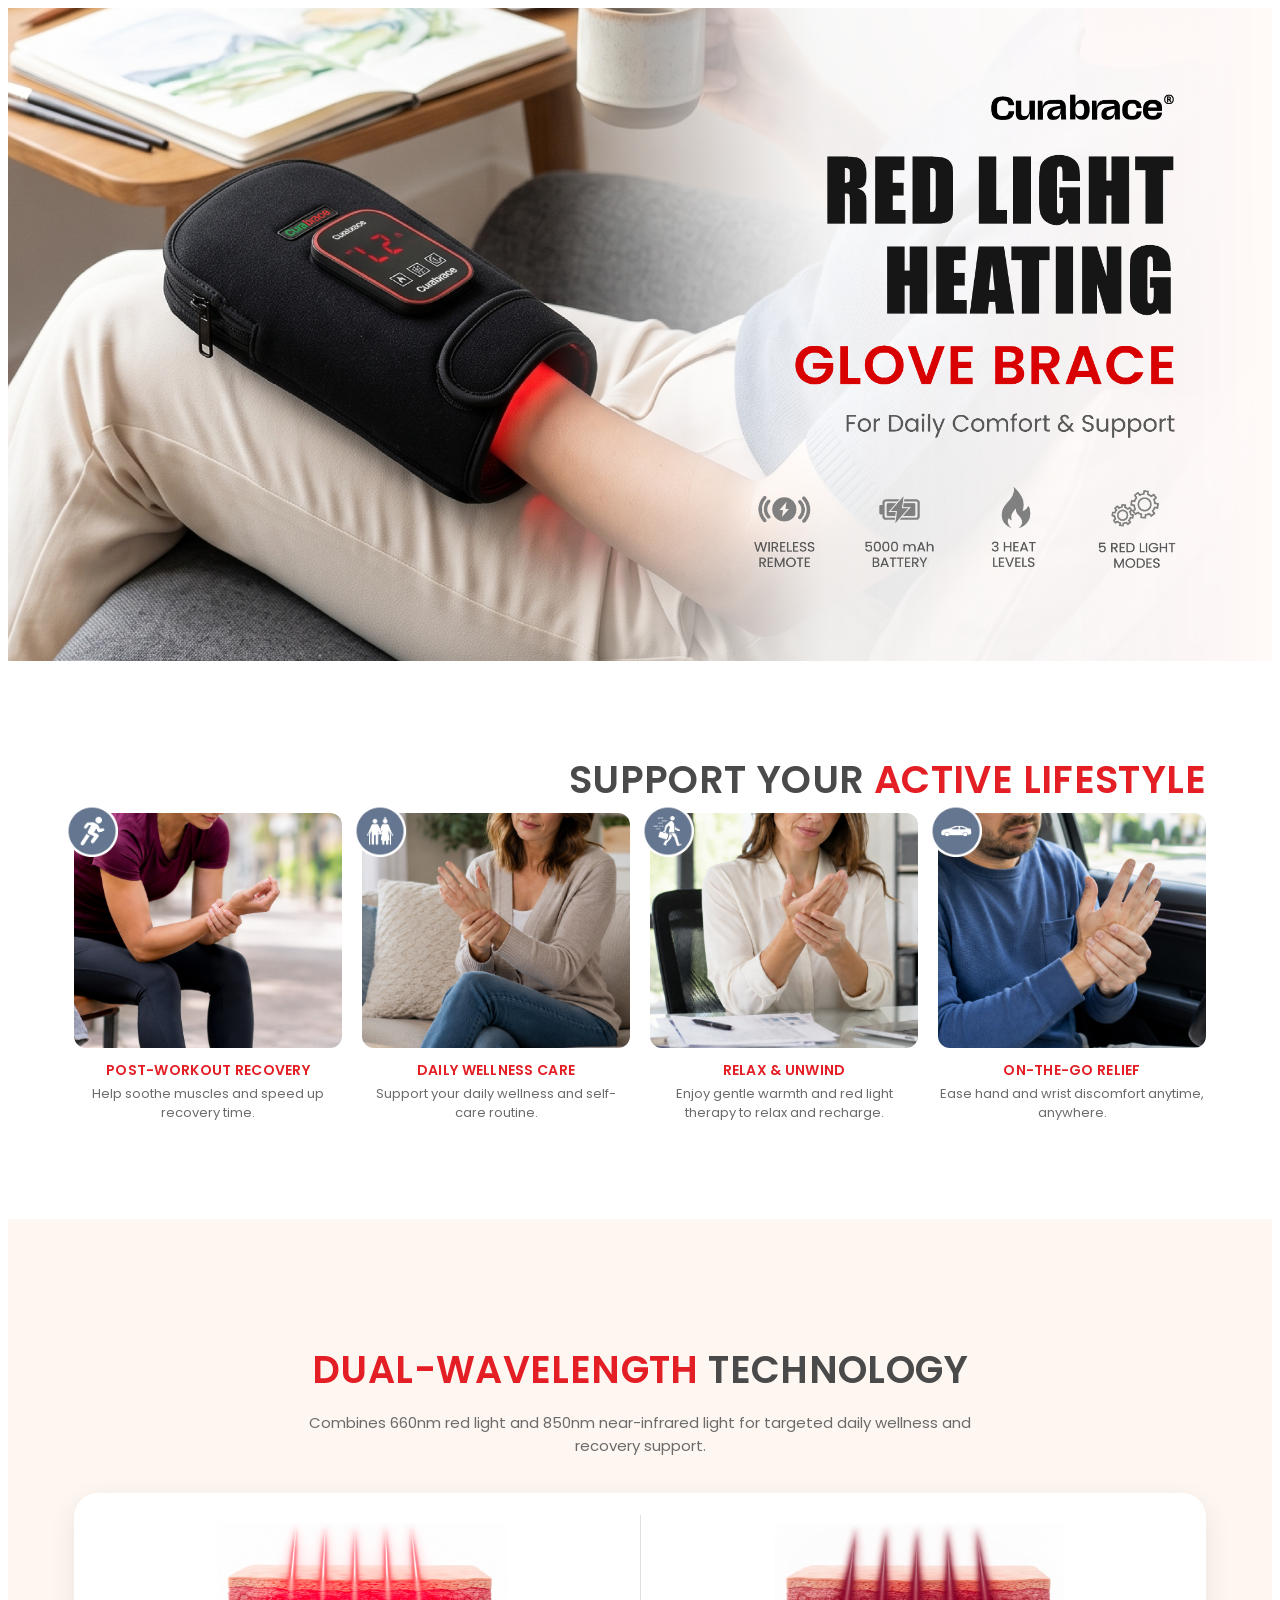
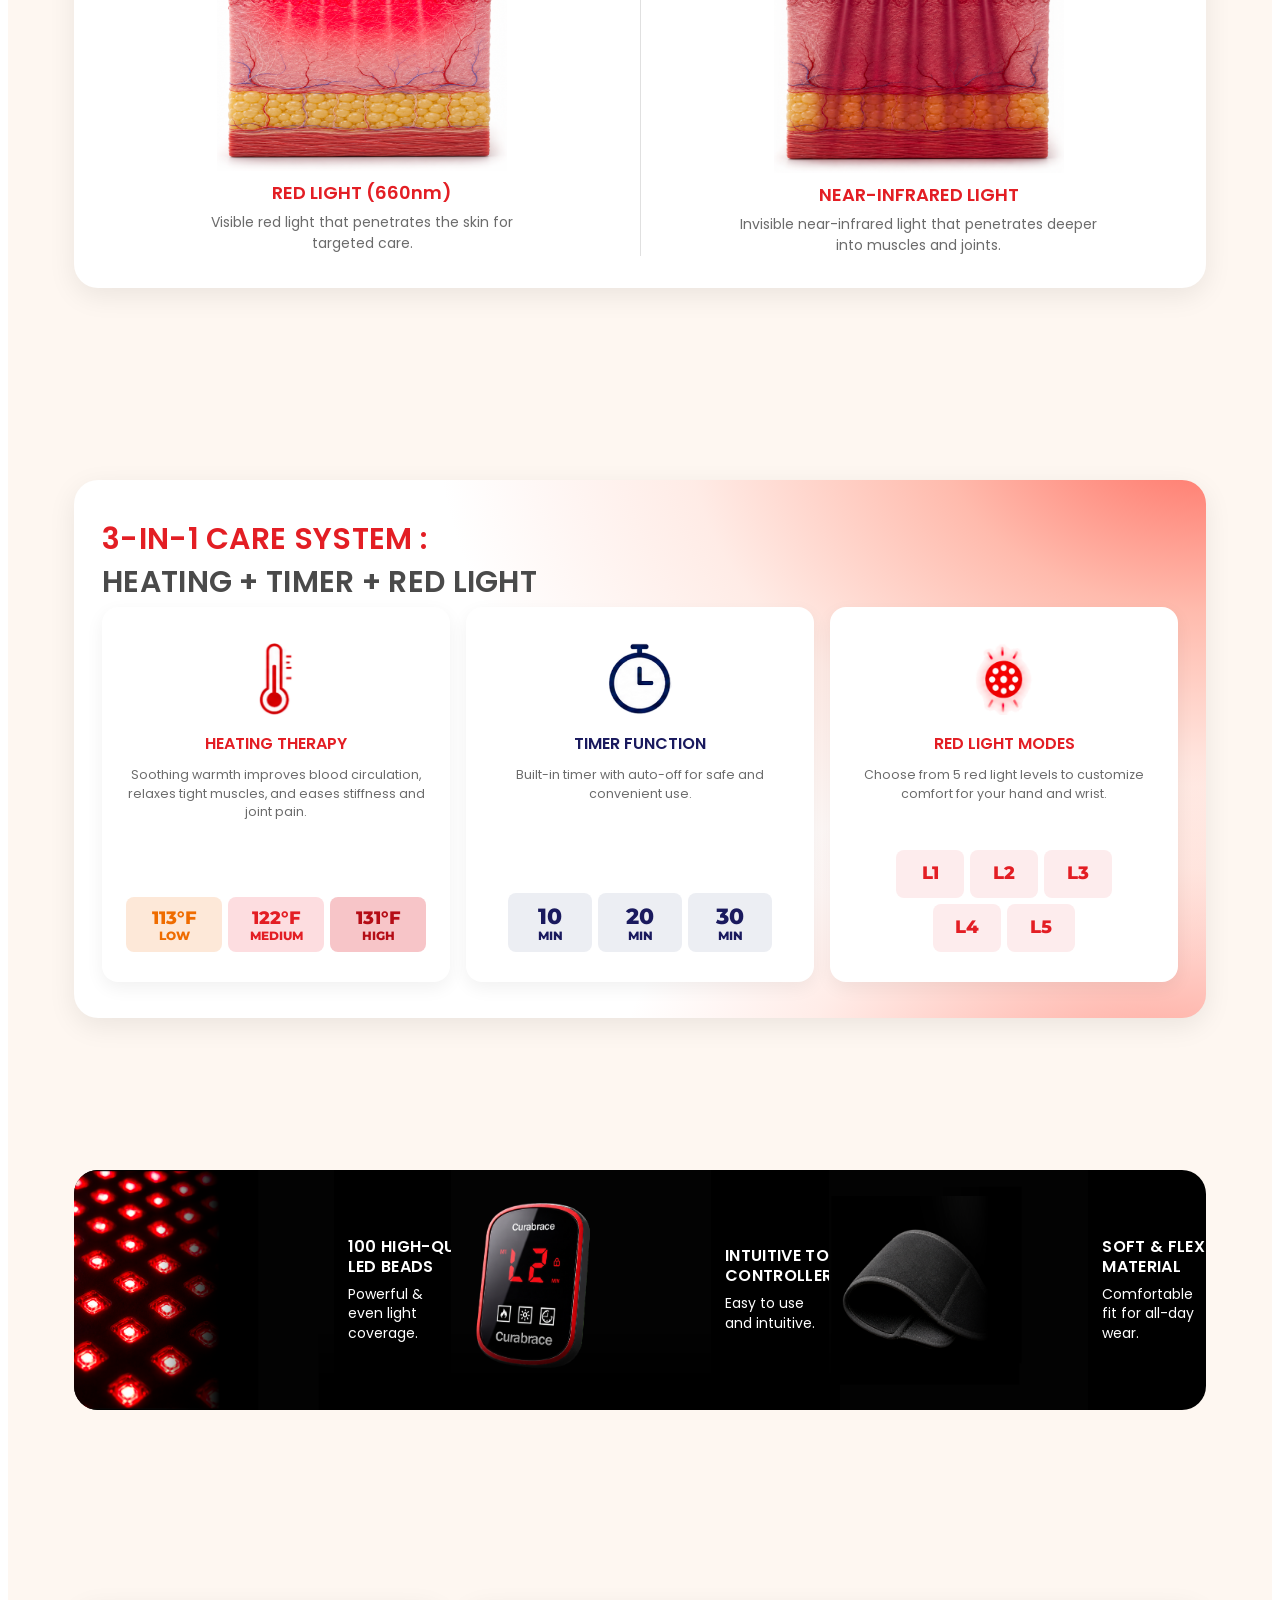
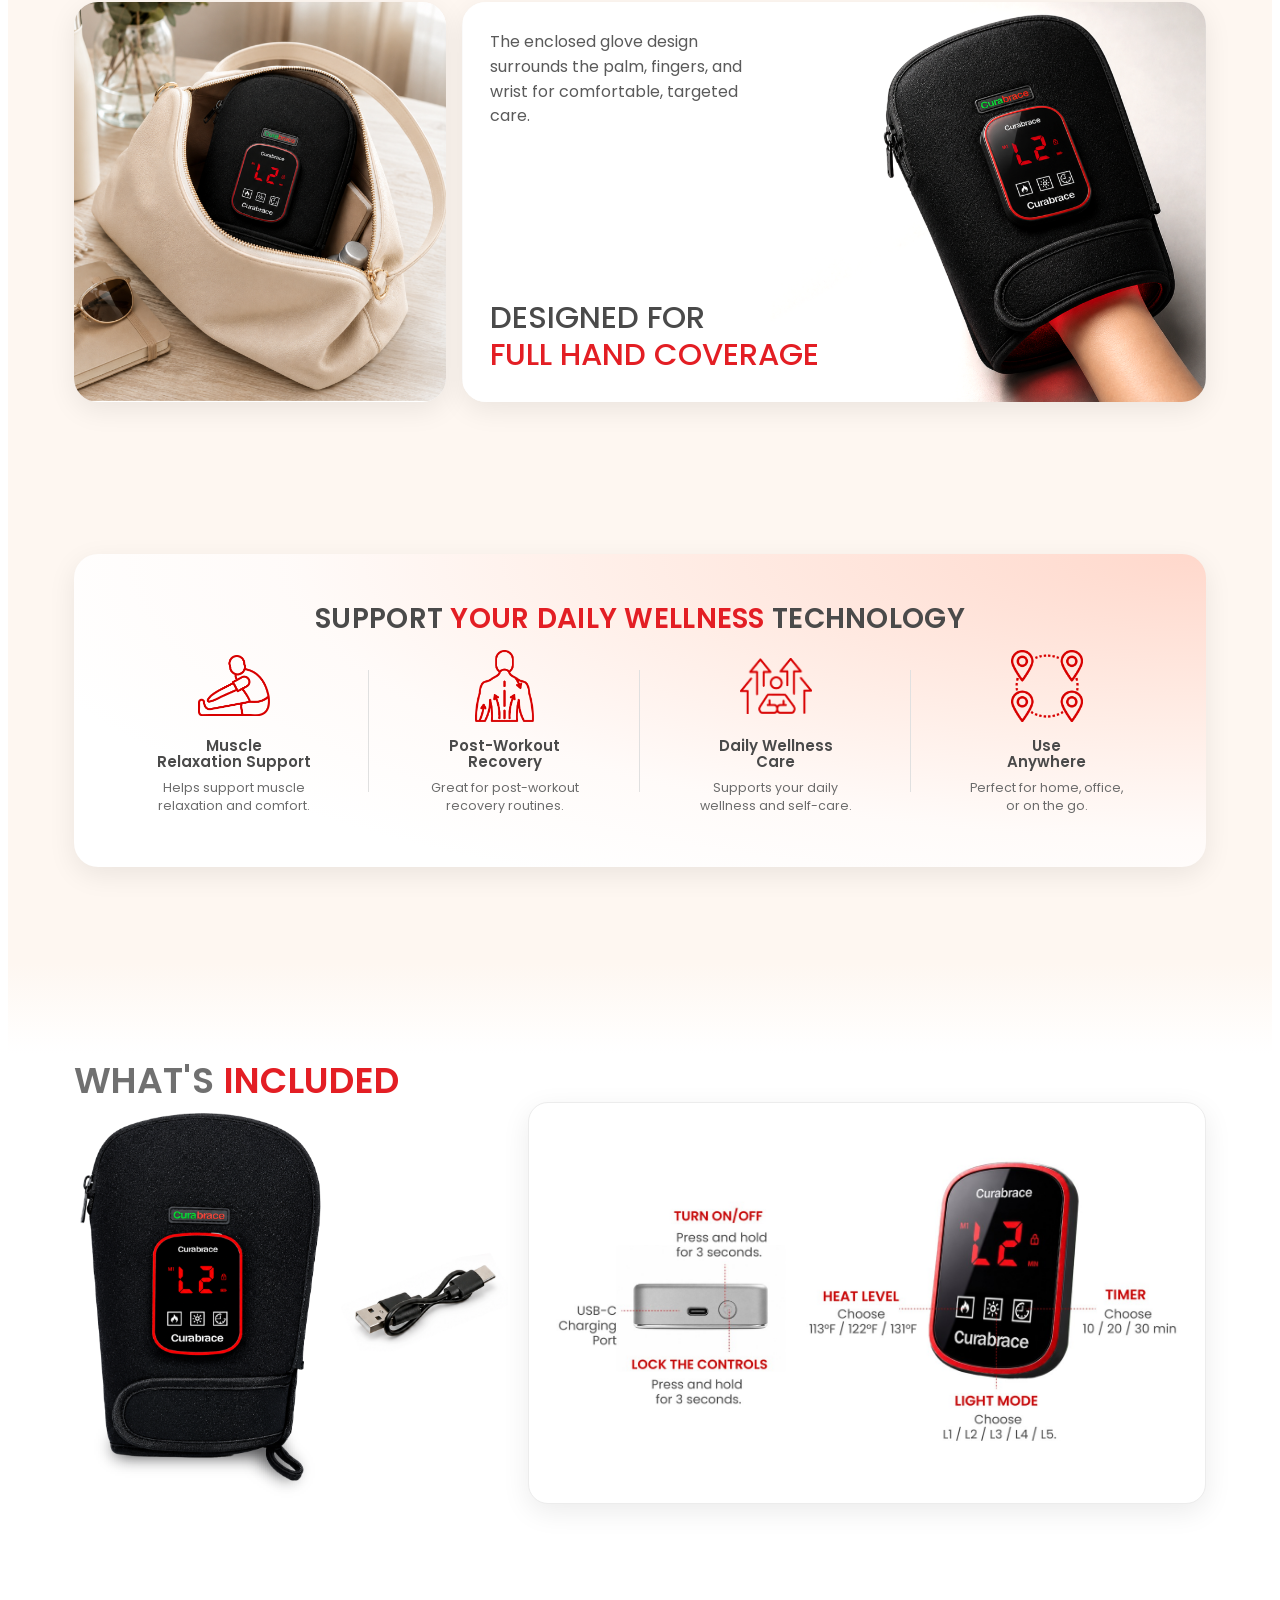
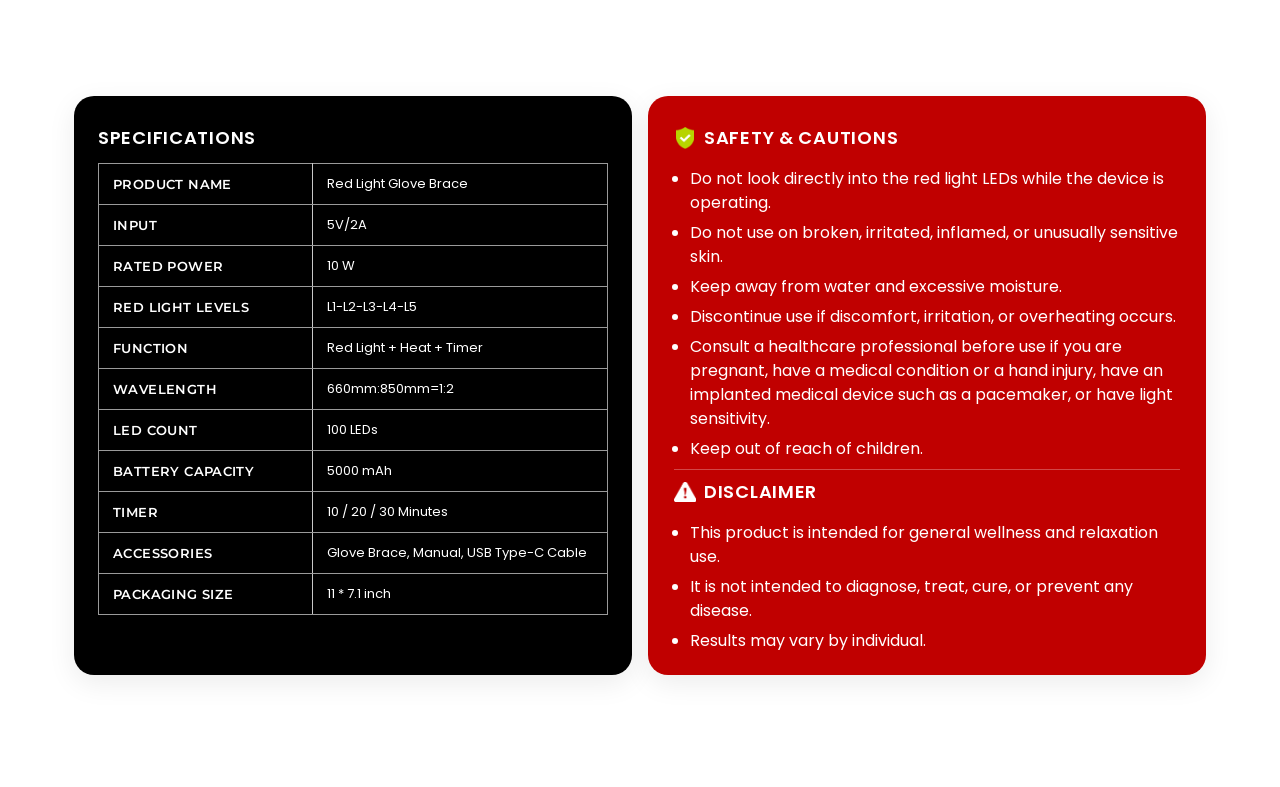
==== commit f4684c00: "Fill the black feature banner edge to edge so images are not letterboxed. Co-authored-by: Cursor <cu" ====
--- a/Glove/index.html
+++ b/Glove/index.html
@@ -4,7 +4,7 @@
     <meta charset="UTF-8">
     <meta name="viewport" content="width=device-width, initial-scale=1.0">
     <title>Curabrace Red Light Heating Glove Brace</title>
-    <link rel="stylesheet" href="style.css?v=19">
+    <link rel="stylesheet" href="style.css?v=21">
     <link rel="preconnect" href="https://fonts.googleapis.com">
     <link rel="preconnect" href="https://fonts.gstatic.com" crossorigin>
     <link href="https://fonts.googleapis.com/css2?family=Montserrat:wght@400;500;600;700;800&amp;family=Poppins:wght@400;500;600&amp;display=swap" rel="stylesheet">
@@ -133,21 +133,21 @@
             <div class="glove-container">
                 <div class="glove-features">
                     <div class="glove-feat">
-                        <img src="assets/feat-led.png" alt="100 high-quality LED beads">
+                        <img src="assets/feat-led.png?v=3" alt="100 high-quality LED beads">
                         <div class="glove-feat-txt">
                             <h3>100 HIGH-QUALITY<br>LED BEADS</h3>
                             <p>Powerful &amp; even light coverage.</p>
                         </div>
                     </div>
                     <div class="glove-feat">
-                        <img src="assets/feat-remote.png" alt="Intuitive touch controller">
+                        <img src="assets/feat-remote.png?v=3" alt="Intuitive touch controller">
                         <div class="glove-feat-txt">
                             <h3>INTUITIVE TOUCH<br>CONTROLLER</h3>
                             <p>Easy to use and intuitive.</p>
                         </div>
                     </div>
                     <div class="glove-feat">
-                        <img src="assets/feat-fabric.png" alt="Soft and flexible wrap material">
+                        <img src="assets/feat-fabric.png?v=3" alt="Soft and flexible wrap material">
                         <div class="glove-feat-txt">
                             <h3>SOFT &amp; FLEXIBLE<br>MATERIAL</h3>
                             <p>Comfortable fit for all-day wear.</p>
--- a/Glove/style.css
+++ b/Glove/style.css
@@ -309,6 +309,7 @@
     background: #000;
     border-radius: var(--radius);
     padding: 0 !important;
+    min-height: 240px;
     display: flex;
     justify-content: space-between;
     gap: 0;
@@ -323,18 +324,22 @@
     flex: 1 1 0;
     min-width: 0;
     min-height: 240px;
-}
+    height: 240px;
+    padding: 0 !important;
+}
+.glove-feat img,
+.glove-features .glove-feat img,
 .glove-page .glove-feat img,
 .glove-page .glove-feat:first-child img {
     width: auto !important;
-    max-width: 40%;
+    max-width: none !important;
     height: 240px !important;
-    max-height: 240px;
+    max-height: 240px !important;
     object-fit: contain !important;
-    object-position: left center;
-    flex-shrink: 0;
+    object-position: left center !important;
+    flex-shrink: 0 !important;
     align-self: stretch;
-    display: block;
+    display: block !important;
 }
 
 
@@ -711,12 +716,13 @@
         min-height: 0;
     }
     .glove-feat { gap: 10px; padding: 0; }
+    .glove-feat img,
     .glove-page .glove-feat img,
     .glove-page .glove-feat:first-child img {
         width: 72px !important;
         height: 72px !important;
-        max-width: 72px;
-        max-height: 72px;
+        max-width: 72px !important;
+        max-height: 72px !important;
         object-fit: contain !important;
     }
 
@@ -787,12 +793,13 @@
     .glove-feat-txt { padding-right: 0; }
     .glove-feat-txt h3 { font-size: 13px; margin: 0 0 4px; }
     .glove-feat-txt p { font-size: 12px; }
+    .glove-feat img,
     .glove-page .glove-feat img,
     .glove-page .glove-feat:first-child img {
         width: 72px !important;
         height: 72px !important;
-        max-width: 72px;
-        max-height: 72px;
+        max-width: 72px !important;
+        max-height: 72px !important;
         object-fit: contain !important;
     }
 
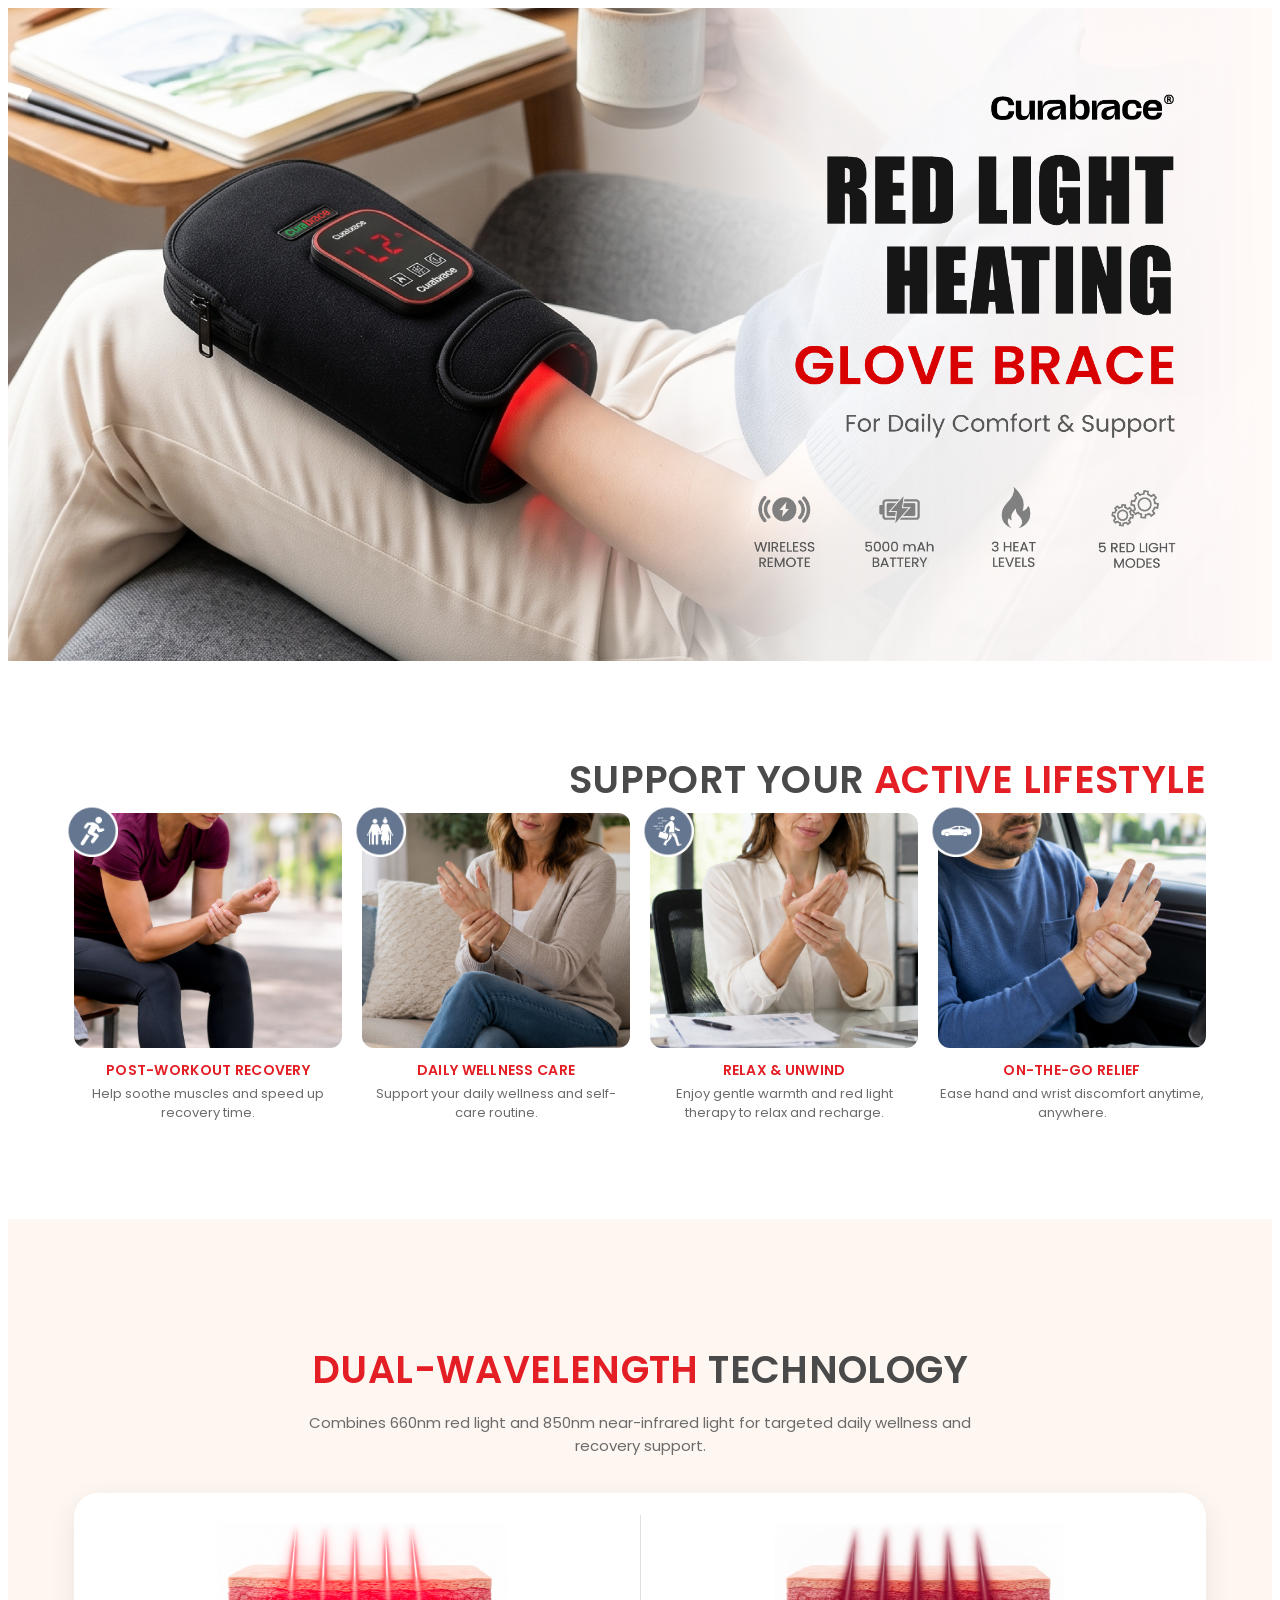
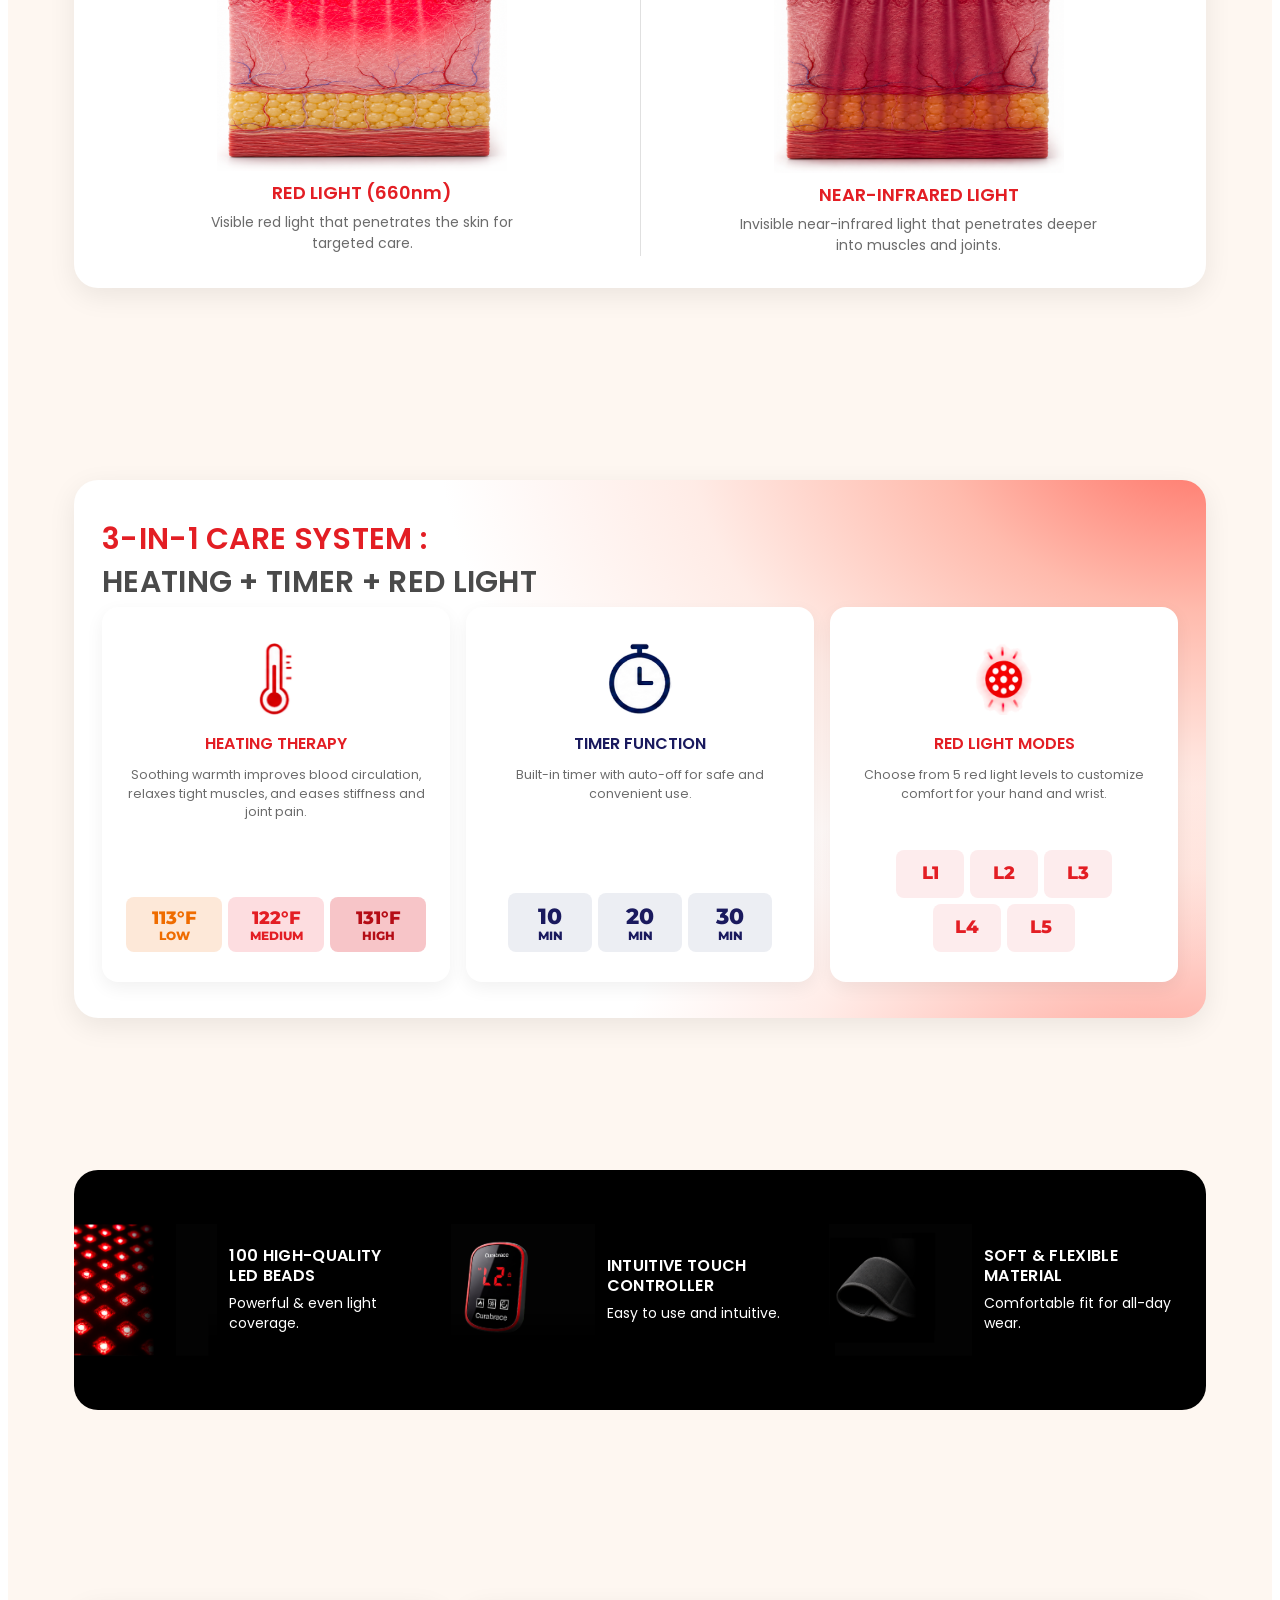
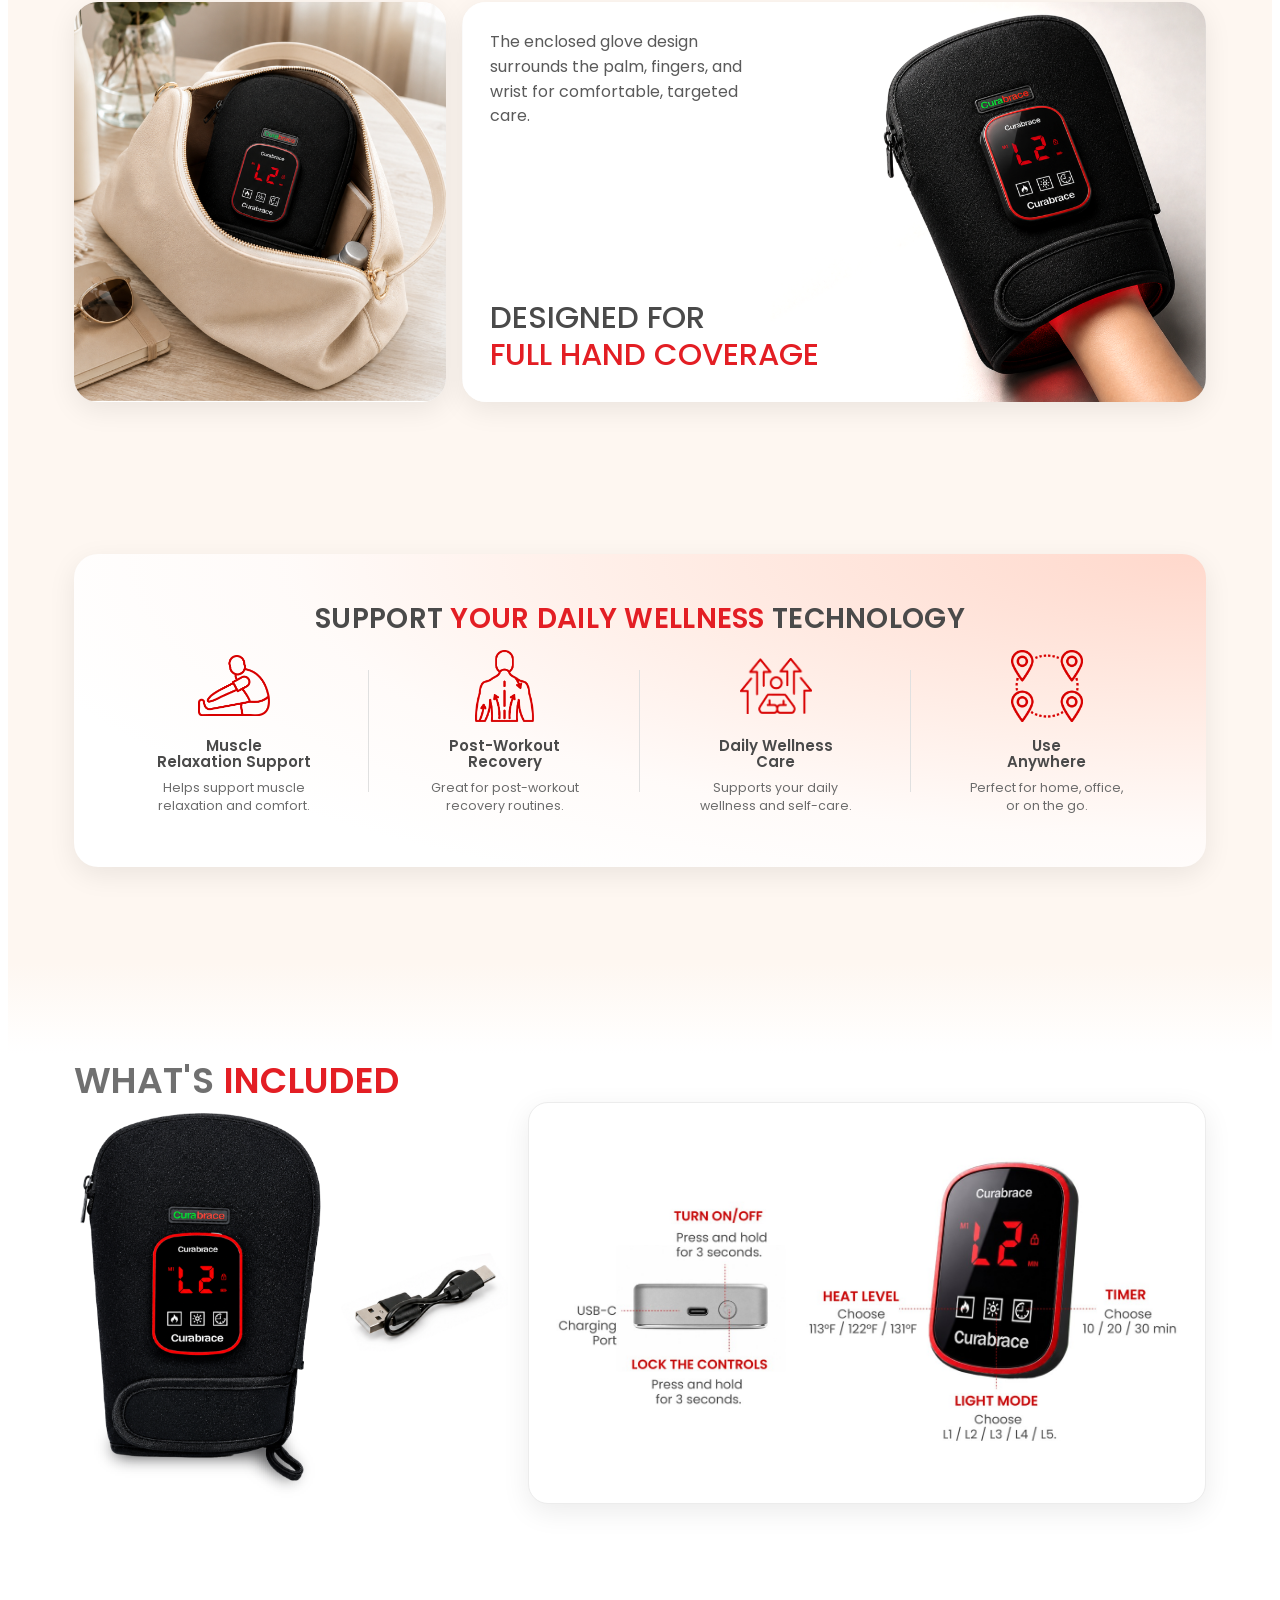
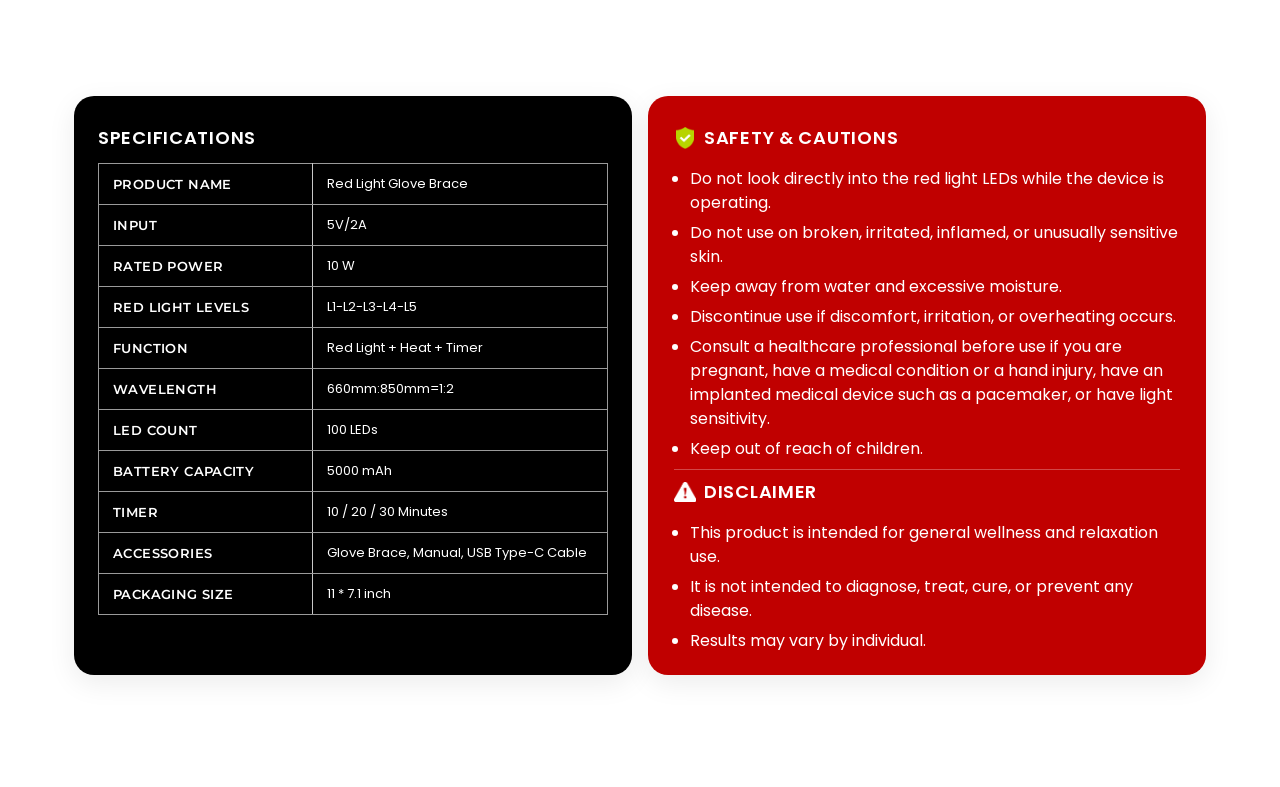
==== commit 2c147c44: "Rebalance black-banner image and text so titles are no longer clipped. Co-authored-by: Cursor <curso" ====
--- a/Glove/index.html
+++ b/Glove/index.html
@@ -4,7 +4,7 @@
     <meta charset="UTF-8">
     <meta name="viewport" content="width=device-width, initial-scale=1.0">
     <title>Curabrace Red Light Heating Glove Brace</title>
-    <link rel="stylesheet" href="style.css?v=21">
+    <link rel="stylesheet" href="style.css?v=22">
     <link rel="preconnect" href="https://fonts.googleapis.com">
     <link rel="preconnect" href="https://fonts.gstatic.com" crossorigin>
     <link href="https://fonts.googleapis.com/css2?family=Montserrat:wght@400;500;600;700;800&amp;family=Poppins:wght@400;500;600&amp;display=swap" rel="stylesheet">
--- a/Glove/style.css
+++ b/Glove/style.css
@@ -319,8 +319,8 @@
 }
 .glove-feat {
     display: flex;
-    align-items: stretch;
-    gap: 14px;
+    align-items: center;
+    gap: 12px;
     flex: 1 1 0;
     min-width: 0;
     min-height: 240px;
@@ -331,14 +331,15 @@
 .glove-features .glove-feat img,
 .glove-page .glove-feat img,
 .glove-page .glove-feat:first-child img {
-    width: auto !important;
-    max-width: none !important;
-    height: 240px !important;
+    width: 38% !important;
+    max-width: 38% !important;
+    height: auto !important;
     max-height: 240px !important;
+    aspect-ratio: 1 / 1;
     object-fit: contain !important;
-    object-position: left center !important;
+    object-position: center center !important;
     flex-shrink: 0 !important;
-    align-self: stretch;
+    align-self: center;
     display: block !important;
 }
 
@@ -357,7 +358,7 @@
     line-height: 1.25;
     margin: 0 0 8px;
     color: #fff !important;
-    white-space: nowrap;
+    white-space: normal;
     overflow-wrap: normal;
     word-break: normal;
     hyphens: none;
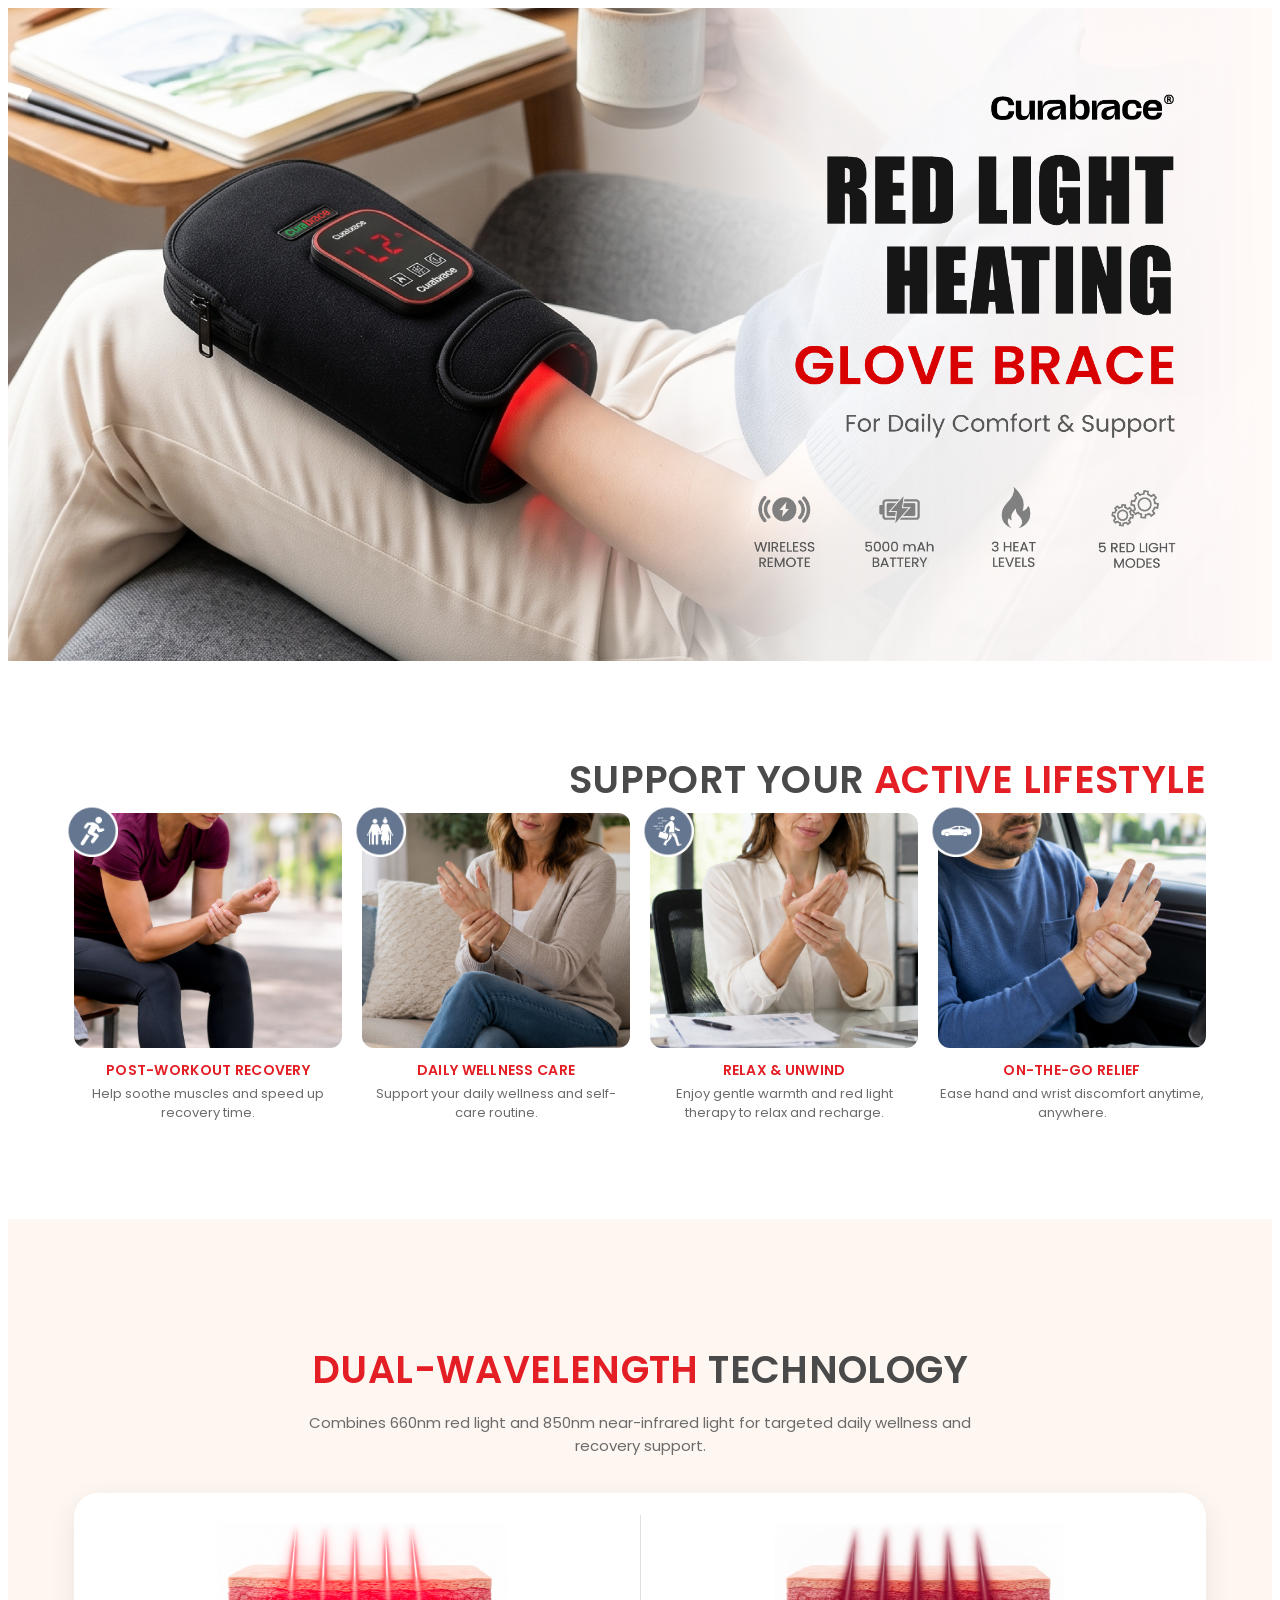
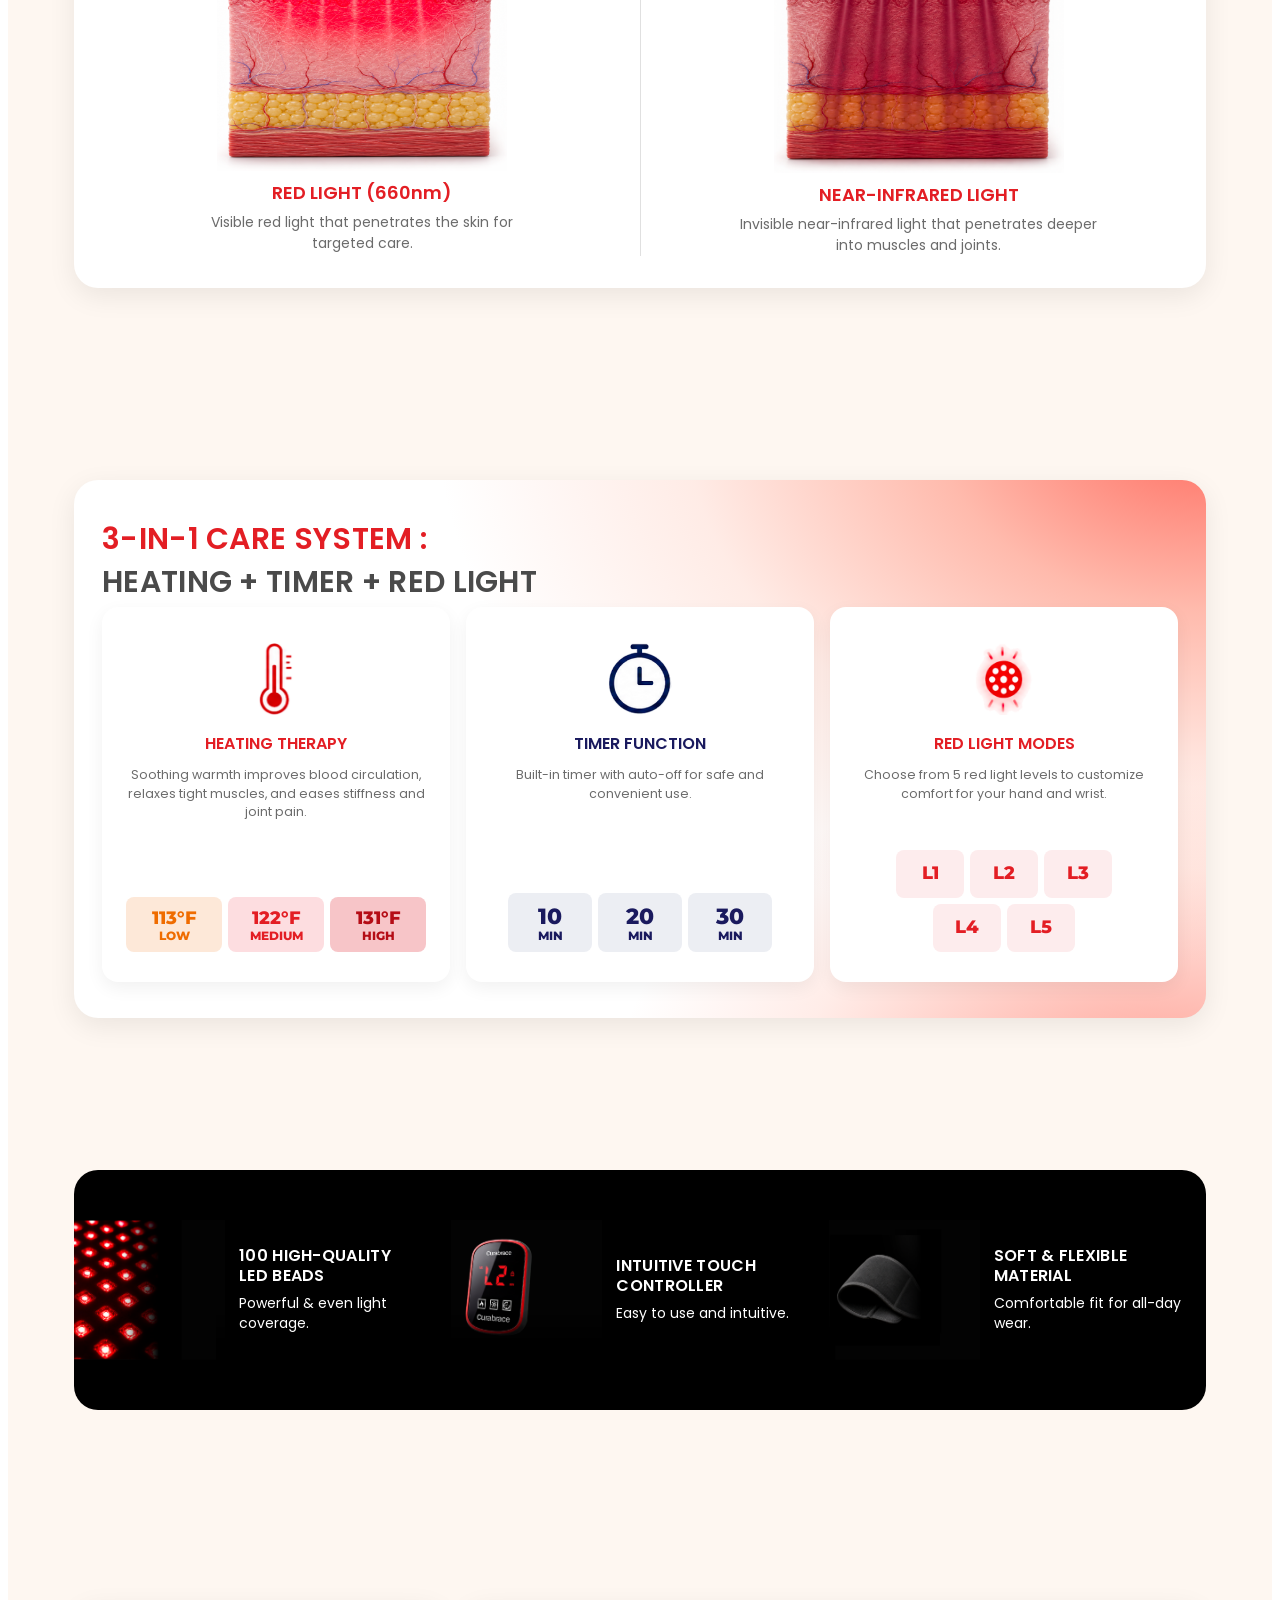
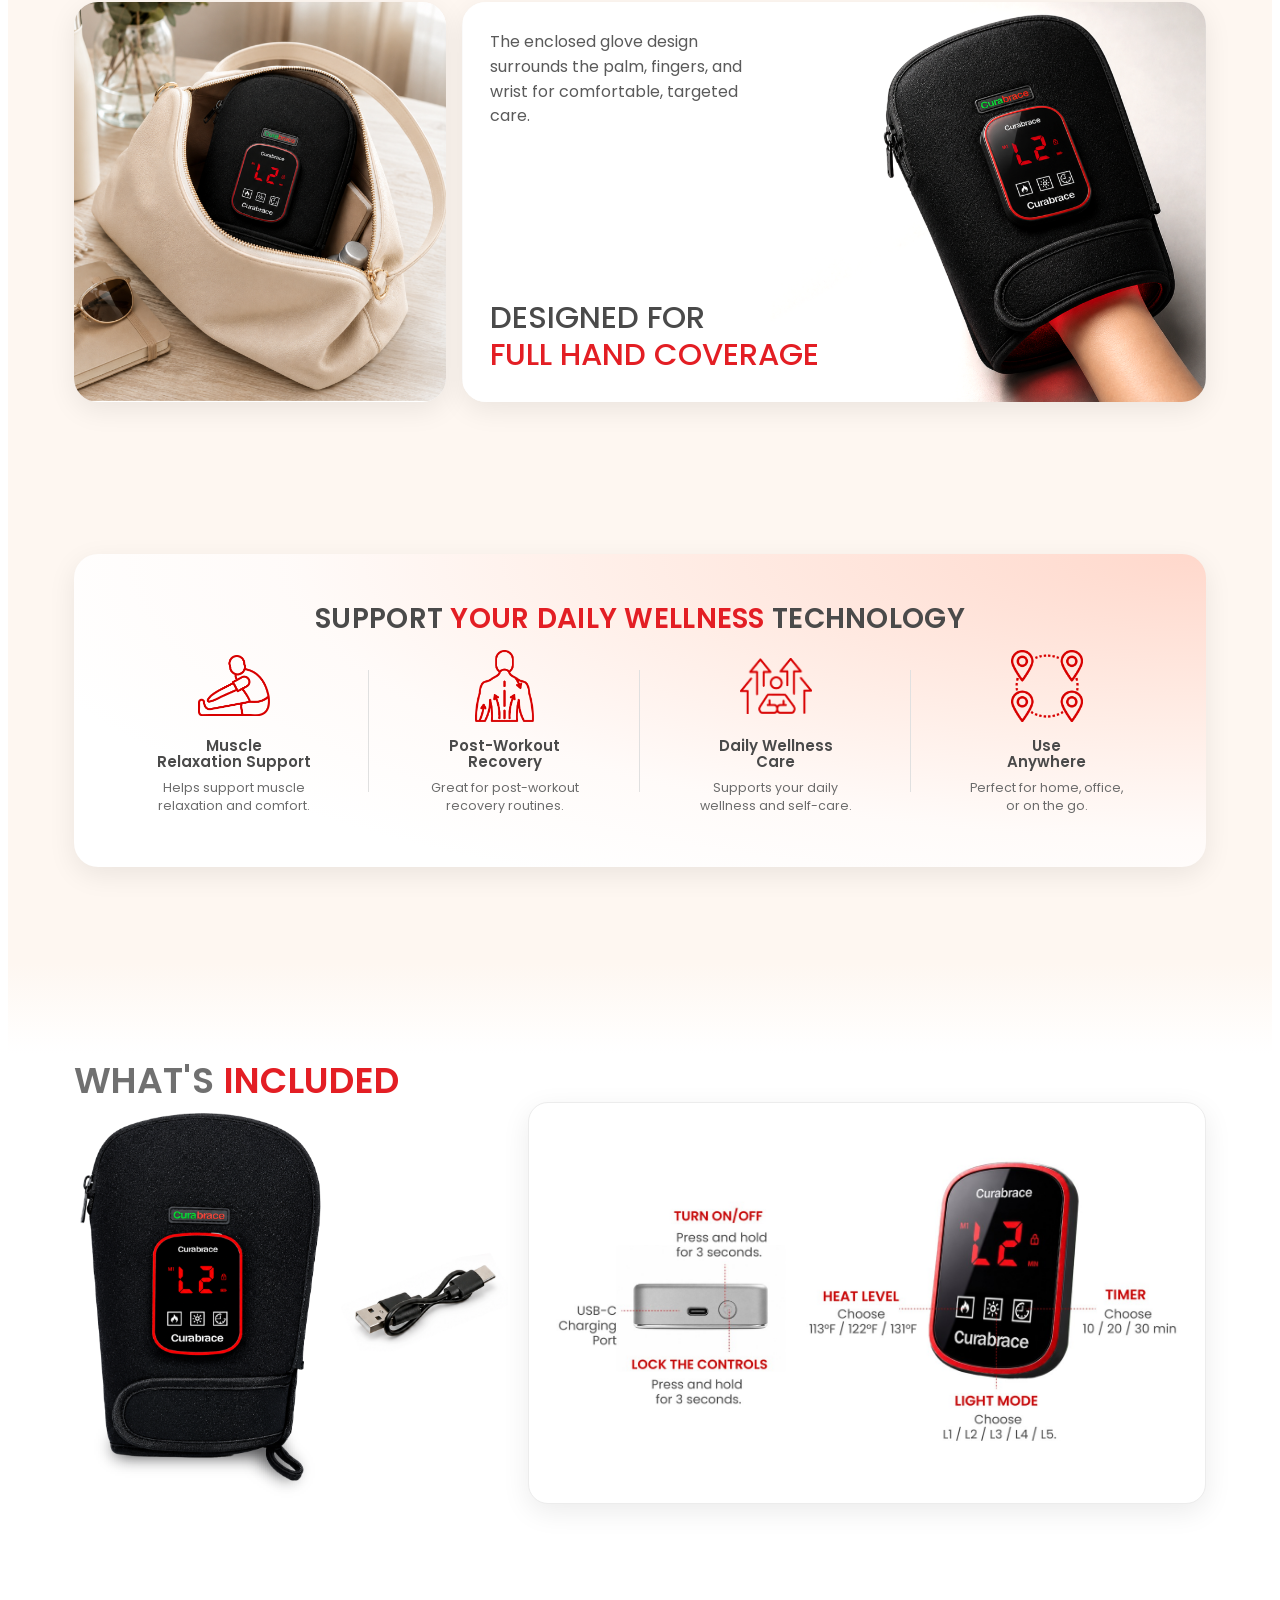
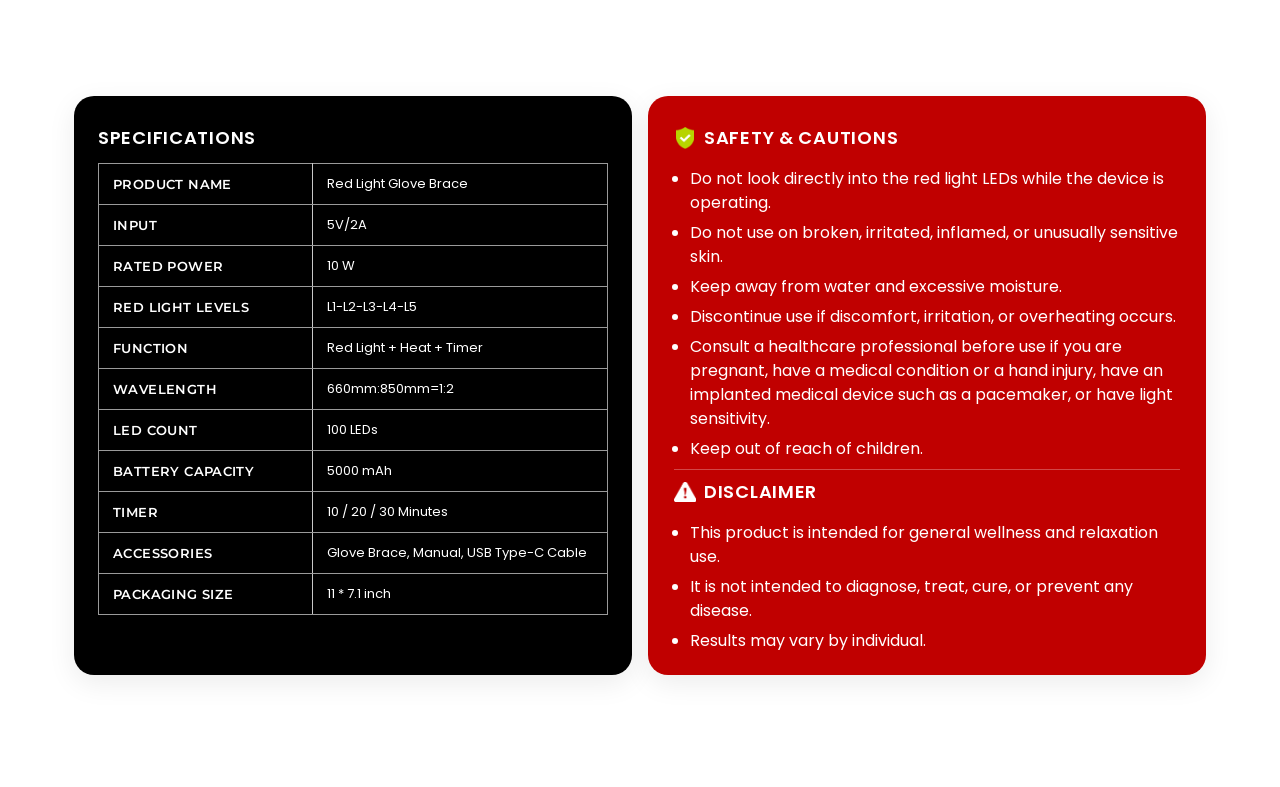
==== commit d1083c52: "Restore every product except Waist Belt to the previous banner styles. Co-authored-by: Cursor <curso" ====
--- a/Glove/index.html
+++ b/Glove/index.html
@@ -4,7 +4,7 @@
     <meta charset="UTF-8">
     <meta name="viewport" content="width=device-width, initial-scale=1.0">
     <title>Curabrace Red Light Heating Glove Brace</title>
-    <link rel="stylesheet" href="style.css?v=22">
+    <link rel="stylesheet" href="style.css?v=20">
     <link rel="preconnect" href="https://fonts.googleapis.com">
     <link rel="preconnect" href="https://fonts.gstatic.com" crossorigin>
     <link href="https://fonts.googleapis.com/css2?family=Montserrat:wght@400;500;600;700;800&amp;family=Poppins:wght@400;500;600&amp;display=swap" rel="stylesheet">
--- a/Glove/style.css
+++ b/Glove/style.css
@@ -309,7 +309,6 @@
     background: #000;
     border-radius: var(--radius);
     padding: 0 !important;
-    min-height: 240px;
     display: flex;
     justify-content: space-between;
     gap: 0;
@@ -319,23 +318,20 @@
 }
 .glove-feat {
     display: flex;
-    align-items: center;
-    gap: 12px;
+    align-items: stretch;
+    gap: 14px;
     flex: 1 1 0;
     min-width: 0;
     min-height: 240px;
-    height: 240px;
-    padding: 0 !important;
 }
 .glove-feat img,
 .glove-features .glove-feat img,
 .glove-page .glove-feat img,
 .glove-page .glove-feat:first-child img {
-    width: 38% !important;
-    max-width: 38% !important;
-    height: auto !important;
+    width: auto !important;
+    max-width: 40% !important;
+    height: 240px !important;
     max-height: 240px !important;
-    aspect-ratio: 1 / 1;
     object-fit: contain !important;
     object-position: center center !important;
     flex-shrink: 0 !important;
@@ -358,7 +354,7 @@
     line-height: 1.25;
     margin: 0 0 8px;
     color: #fff !important;
-    white-space: normal;
+    white-space: nowrap;
     overflow-wrap: normal;
     word-break: normal;
     hyphens: none;
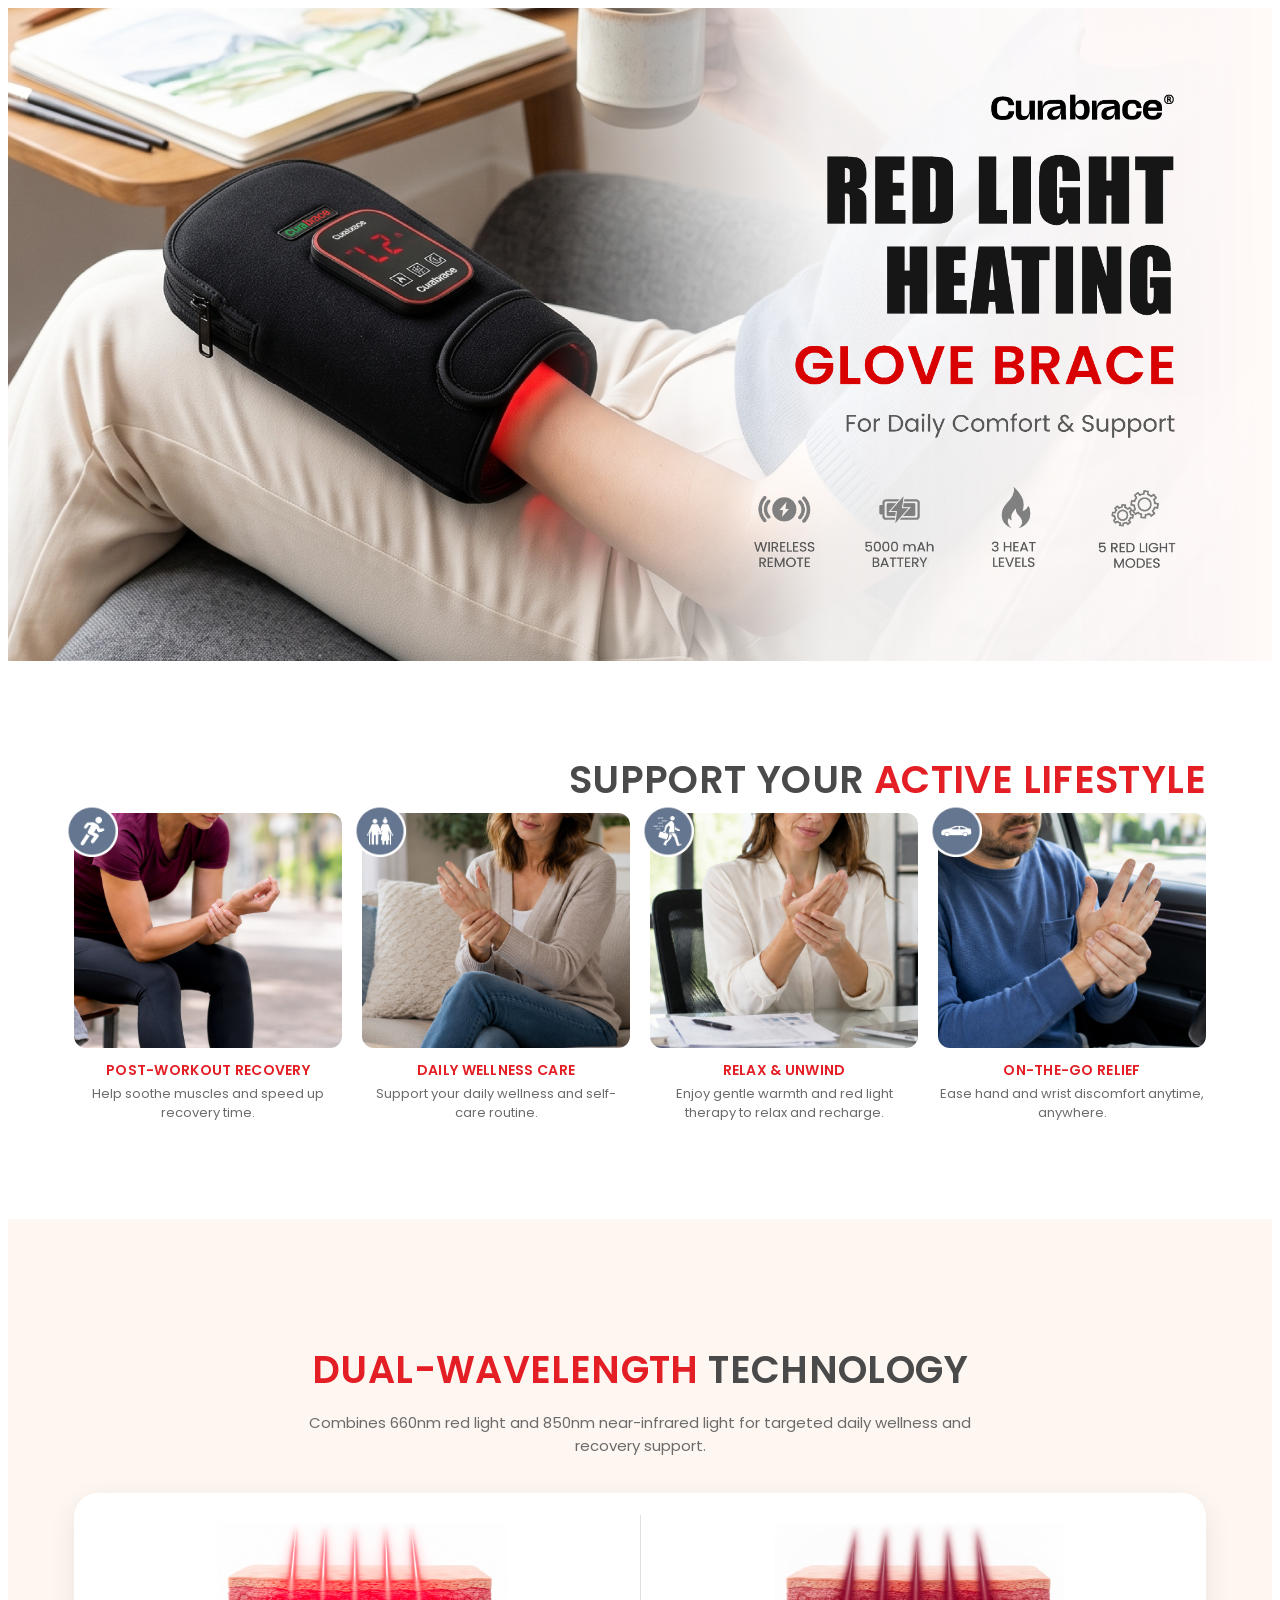
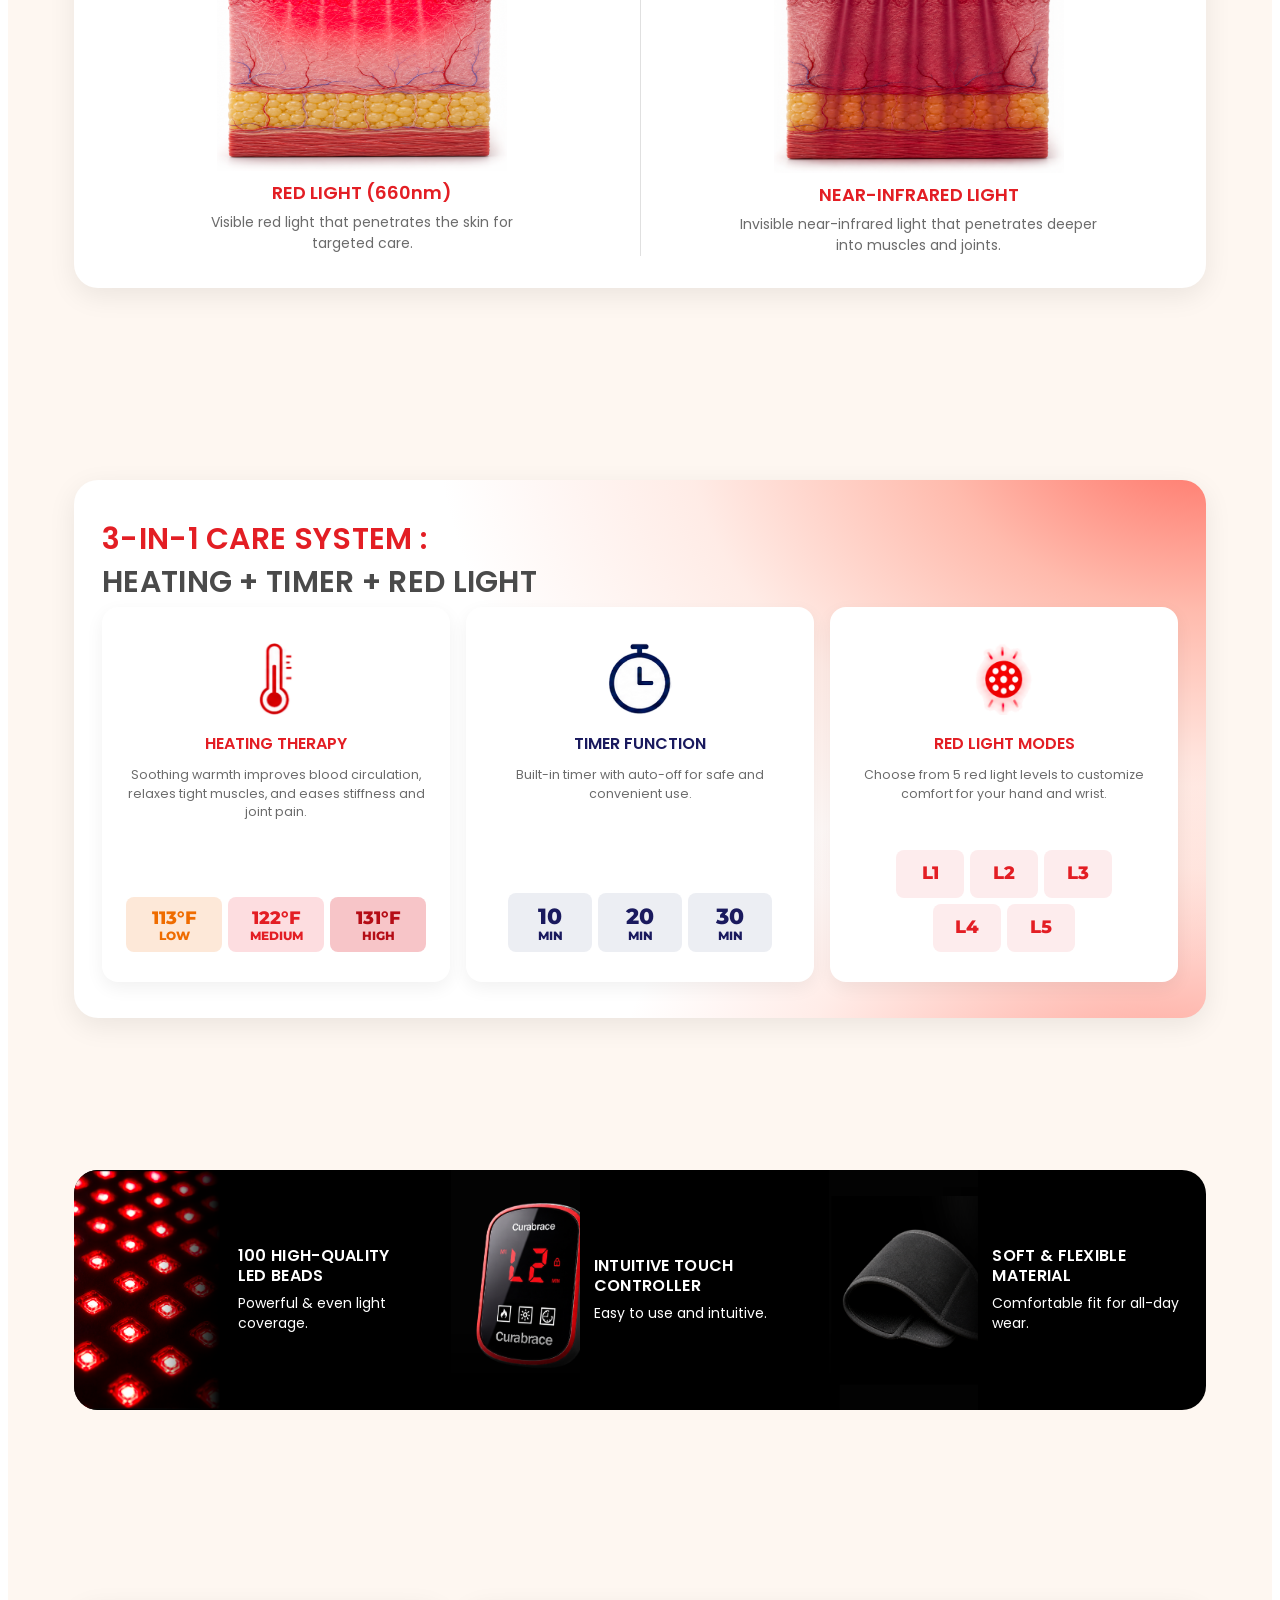
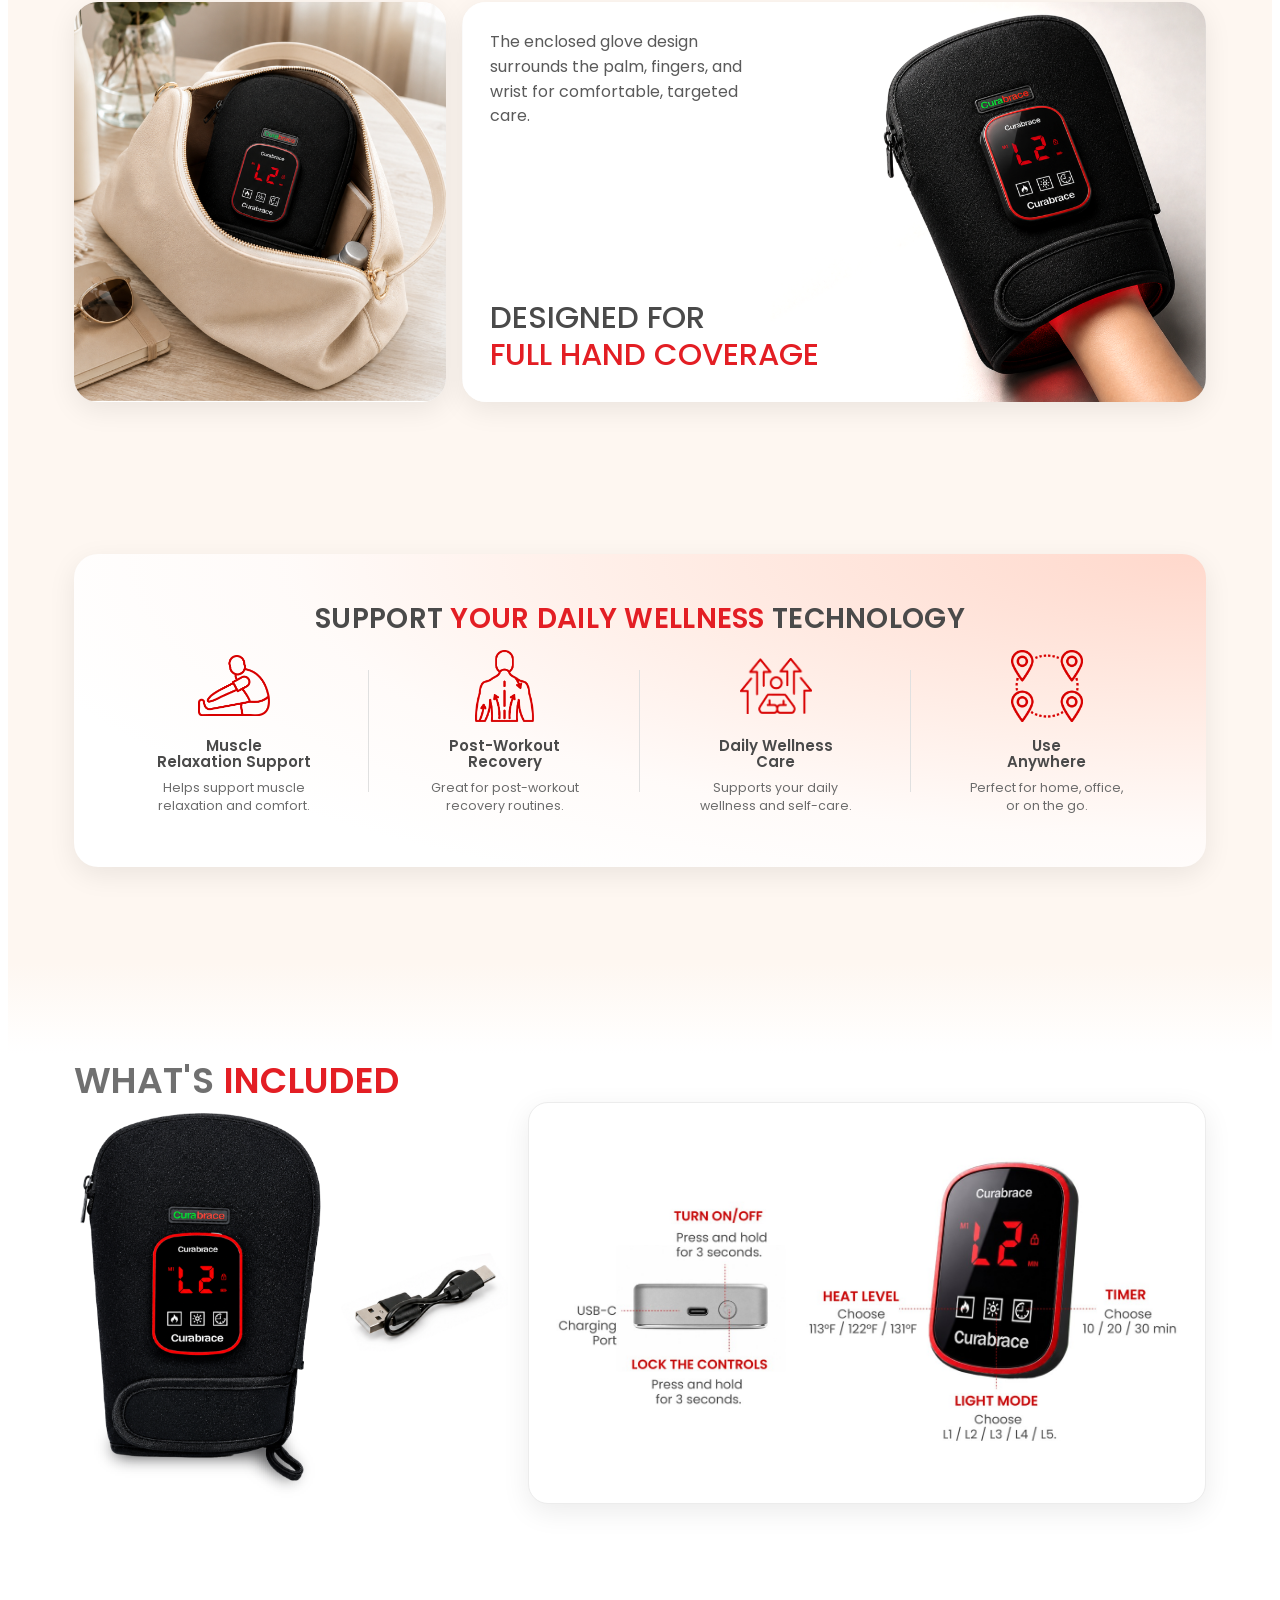
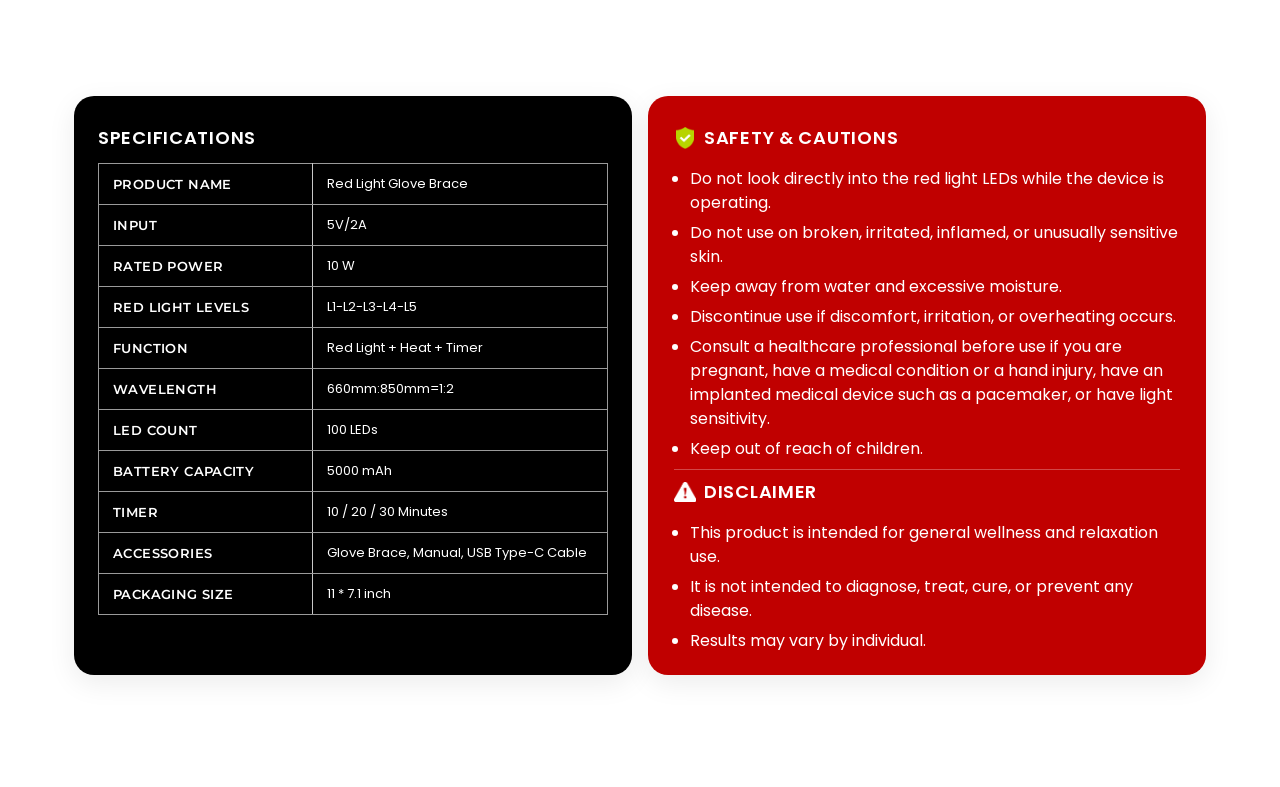
==== commit fa10be26: "Normalize feature image assets for the seven inconsistent black banners. Co-authored-by: Cursor <cur" ====
--- a/Glove/index.html
+++ b/Glove/index.html
@@ -4,7 +4,7 @@
     <meta charset="UTF-8">
     <meta name="viewport" content="width=device-width, initial-scale=1.0">
     <title>Curabrace Red Light Heating Glove Brace</title>
-    <link rel="stylesheet" href="style.css?v=20">
+    <link rel="stylesheet" href="style.css?v=22">
     <link rel="preconnect" href="https://fonts.googleapis.com">
     <link rel="preconnect" href="https://fonts.gstatic.com" crossorigin>
     <link href="https://fonts.googleapis.com/css2?family=Montserrat:wght@400;500;600;700;800&amp;family=Poppins:wght@400;500;600&amp;display=swap" rel="stylesheet">
@@ -133,21 +133,21 @@
             <div class="glove-container">
                 <div class="glove-features">
                     <div class="glove-feat">
-                        <img src="assets/feat-led.png?v=3" alt="100 high-quality LED beads">
+                        <img src="assets/feat-led.png?v=6" alt="100 high-quality LED beads">
                         <div class="glove-feat-txt">
                             <h3>100 HIGH-QUALITY<br>LED BEADS</h3>
                             <p>Powerful &amp; even light coverage.</p>
                         </div>
                     </div>
                     <div class="glove-feat">
-                        <img src="assets/feat-remote.png?v=3" alt="Intuitive touch controller">
+                        <img src="assets/feat-remote.png?v=6" alt="Intuitive touch controller">
                         <div class="glove-feat-txt">
                             <h3>INTUITIVE TOUCH<br>CONTROLLER</h3>
                             <p>Easy to use and intuitive.</p>
                         </div>
                     </div>
                     <div class="glove-feat">
-                        <img src="assets/feat-fabric.png?v=3" alt="Soft and flexible wrap material">
+                        <img src="assets/feat-fabric.png?v=6" alt="Soft and flexible wrap material">
                         <div class="glove-feat-txt">
                             <h3>SOFT &amp; FLEXIBLE<br>MATERIAL</h3>
                             <p>Comfortable fit for all-day wear.</p>
--- a/Glove/style.css
+++ b/Glove/style.css
@@ -337,6 +337,8 @@
     flex-shrink: 0 !important;
     align-self: center;
     display: block !important;
+    opacity: 1 !important;
+    visibility: visible !important;
 }
 
 
@@ -345,7 +347,7 @@
     flex: 1 1 auto;
     min-width: 0;
     align-self: center;
-    padding-right: 6px;
+    padding-right: 12px;
 }
 .glove-feat-txt h3 {
     font-size: 16px;
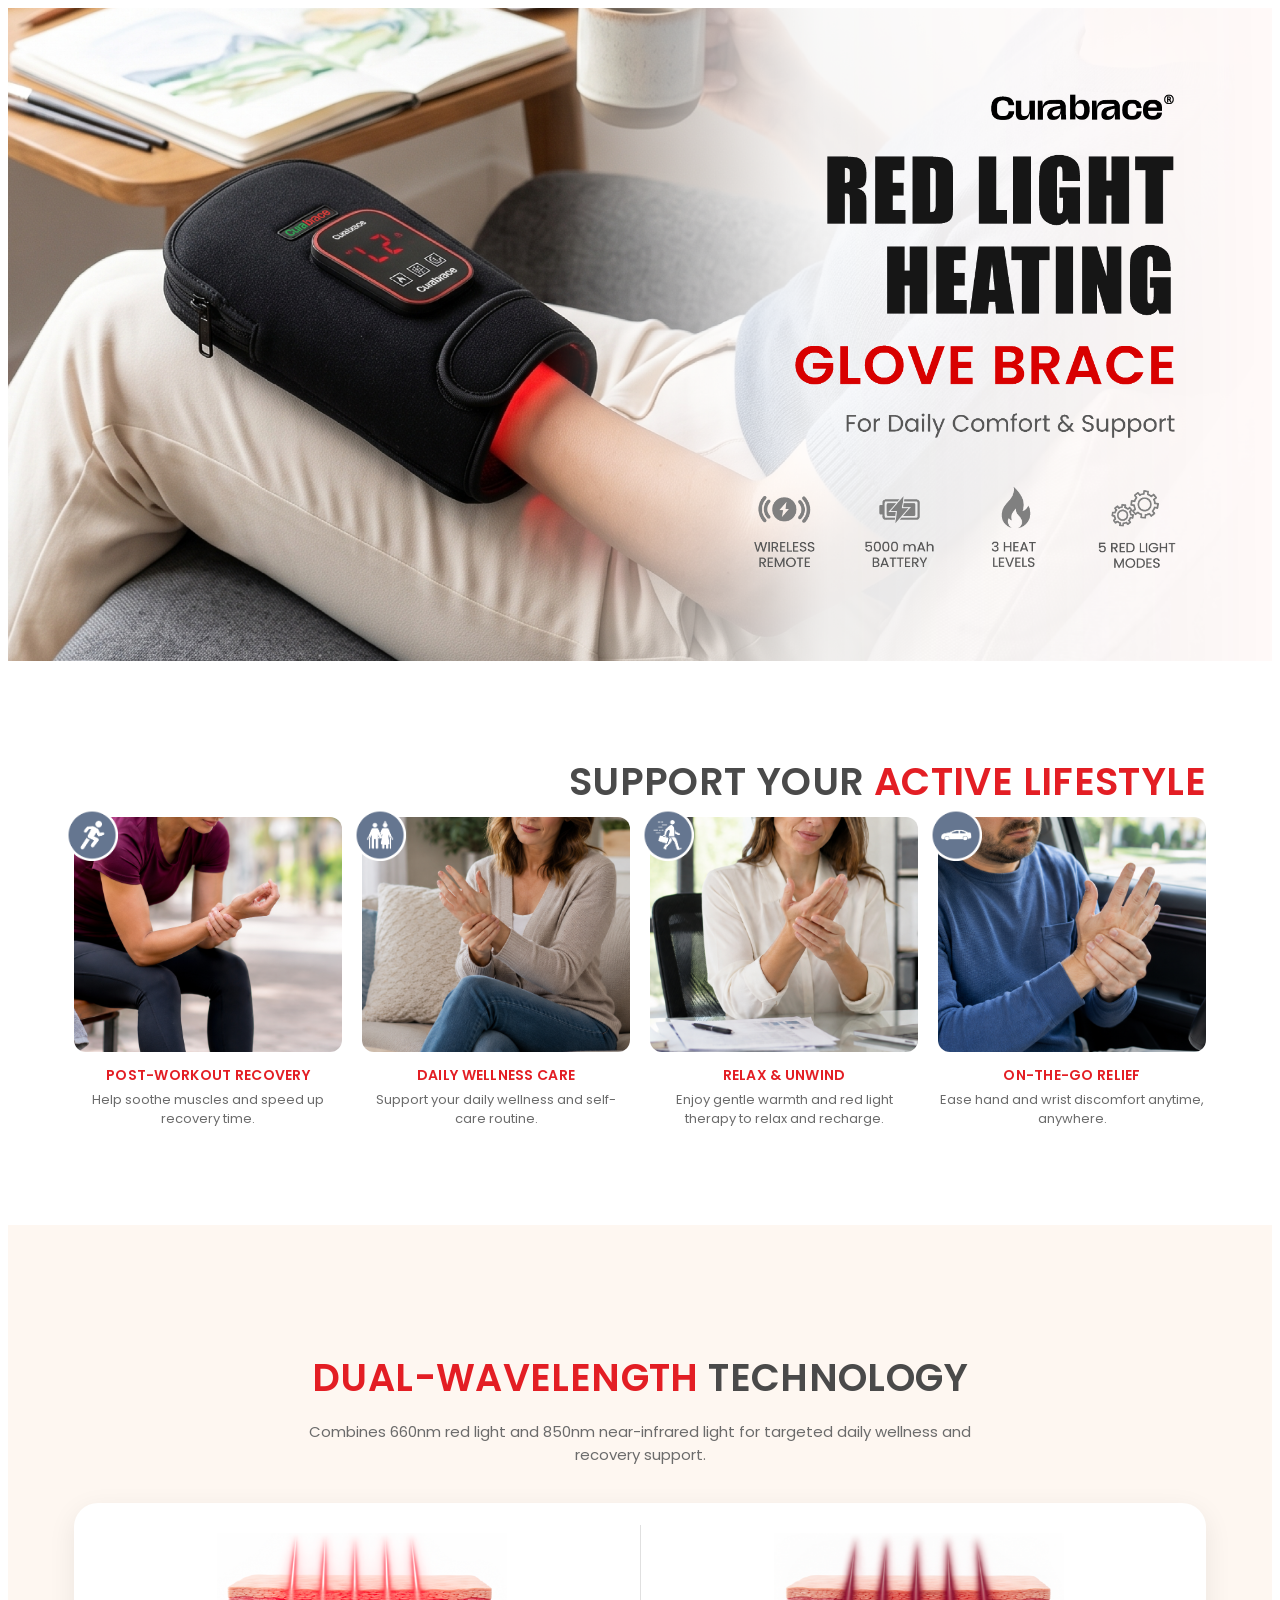
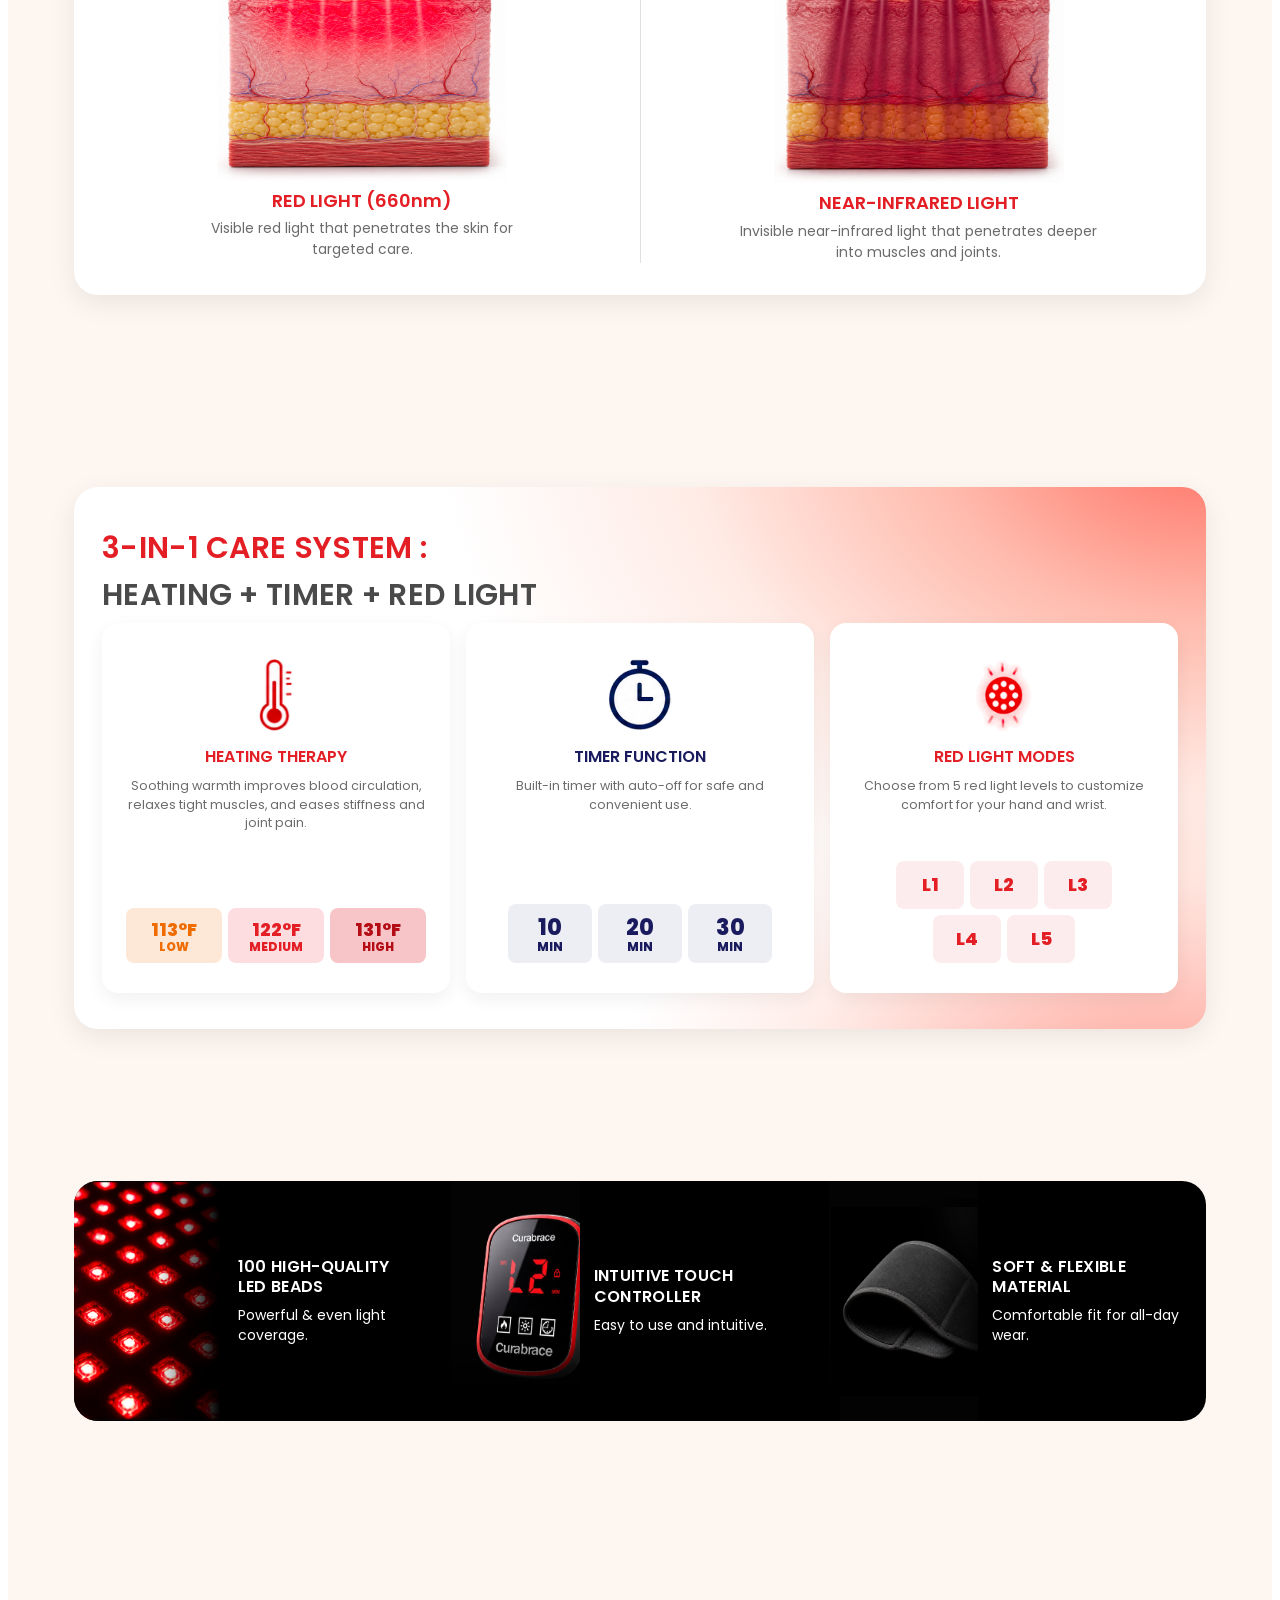
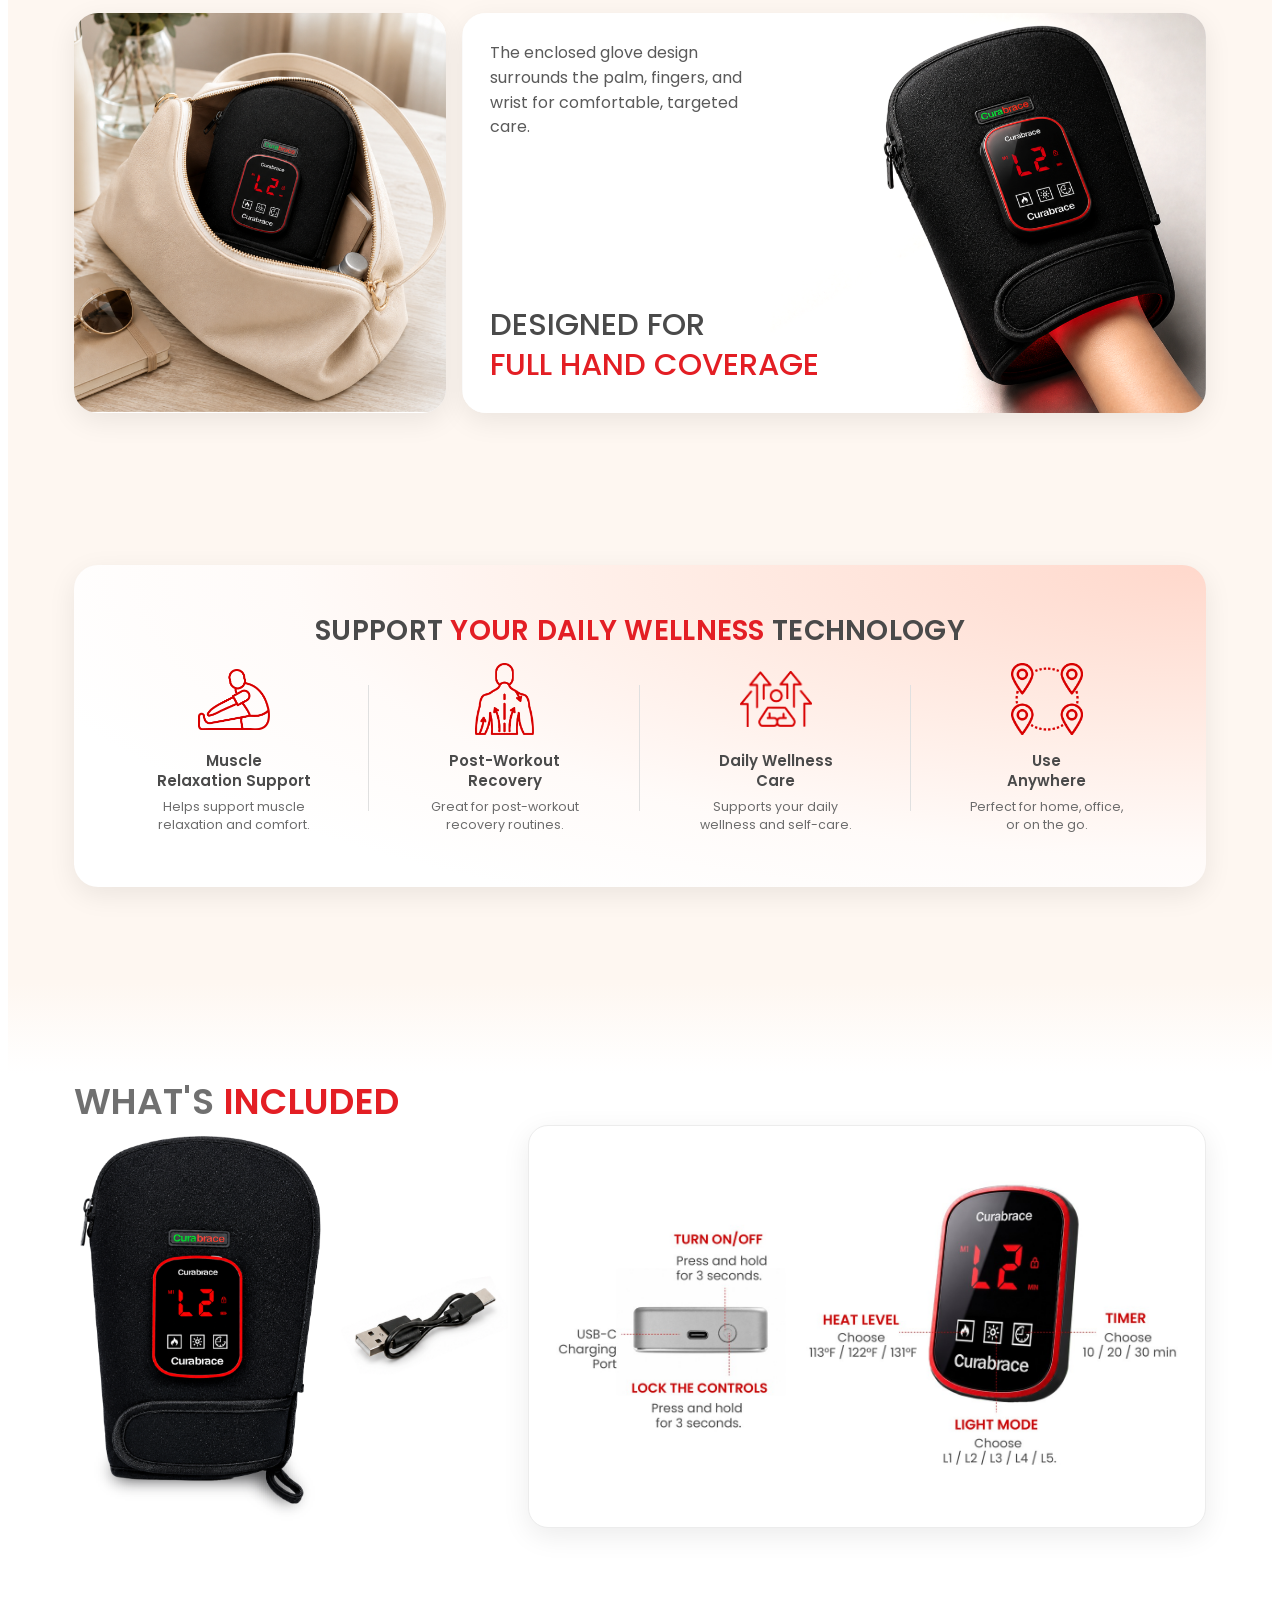
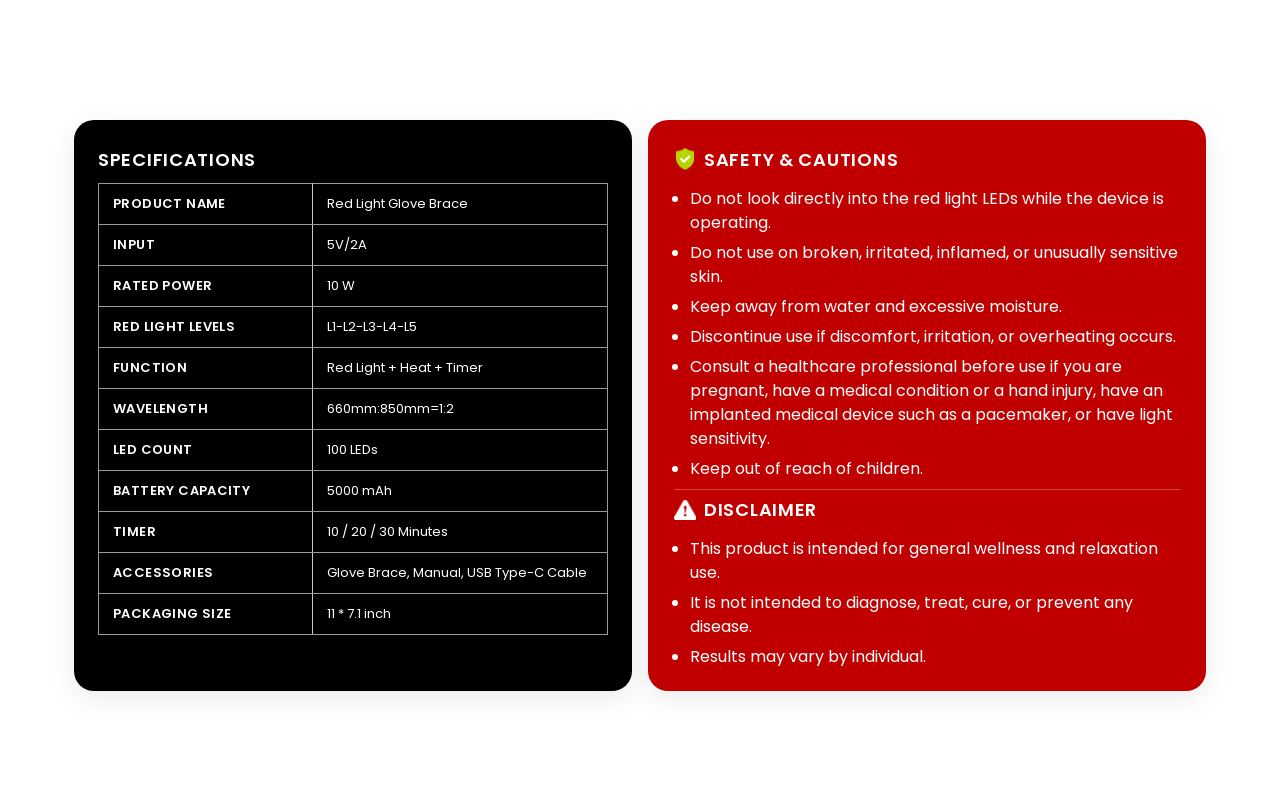
==== commit 49fc771d: "Use Poppins throughout every product page and loosen heading line spacing. Co-authored-by: Cursor <c" ====
--- a/Glove/index.html
+++ b/Glove/index.html
@@ -4,10 +4,10 @@
     <meta charset="UTF-8">
     <meta name="viewport" content="width=device-width, initial-scale=1.0">
     <title>Curabrace Red Light Heating Glove Brace</title>
-    <link rel="stylesheet" href="style.css?v=22">
+    <link rel="stylesheet" href="style.css?v=23">
     <link rel="preconnect" href="https://fonts.googleapis.com">
     <link rel="preconnect" href="https://fonts.gstatic.com" crossorigin>
-    <link href="https://fonts.googleapis.com/css2?family=Montserrat:wght@400;500;600;700;800&amp;family=Poppins:wght@400;500;600&amp;display=swap" rel="stylesheet">
+    <link href="https://fonts.googleapis.com/css2?family=Poppins:wght@400;500;600;700;800&amp;display=swap" rel="stylesheet">
 </head>
 <body>
     <div class="glove-page">
--- a/Glove/style.css
+++ b/Glove/style.css
@@ -11,7 +11,7 @@
     --radius-sm: 16px;
     --max: 1180px;
     --shadow: 0 8px 28px rgba(0, 0, 0, 0.08);
-    --font: 'Montserrat', sans-serif;
+    --font: 'Poppins', sans-serif;
     --body: 'Poppins', sans-serif;
 }
 
@@ -40,8 +40,15 @@
 .glove-page h2,
 .glove-page h3,
 .glove-page p { margin: 0; }
+.glove-page h1,
 .glove-page h2,
-.glove-page h3 { font-family: var(--body); }
+.glove-page h3,
+.glove-page h4,
+.glove-page h5,
+.glove-page h6 {
+    font-family: var(--body) !important;
+    line-height: 1.3 !important;
+}
 
 .glove-container {
     width: 100%;
